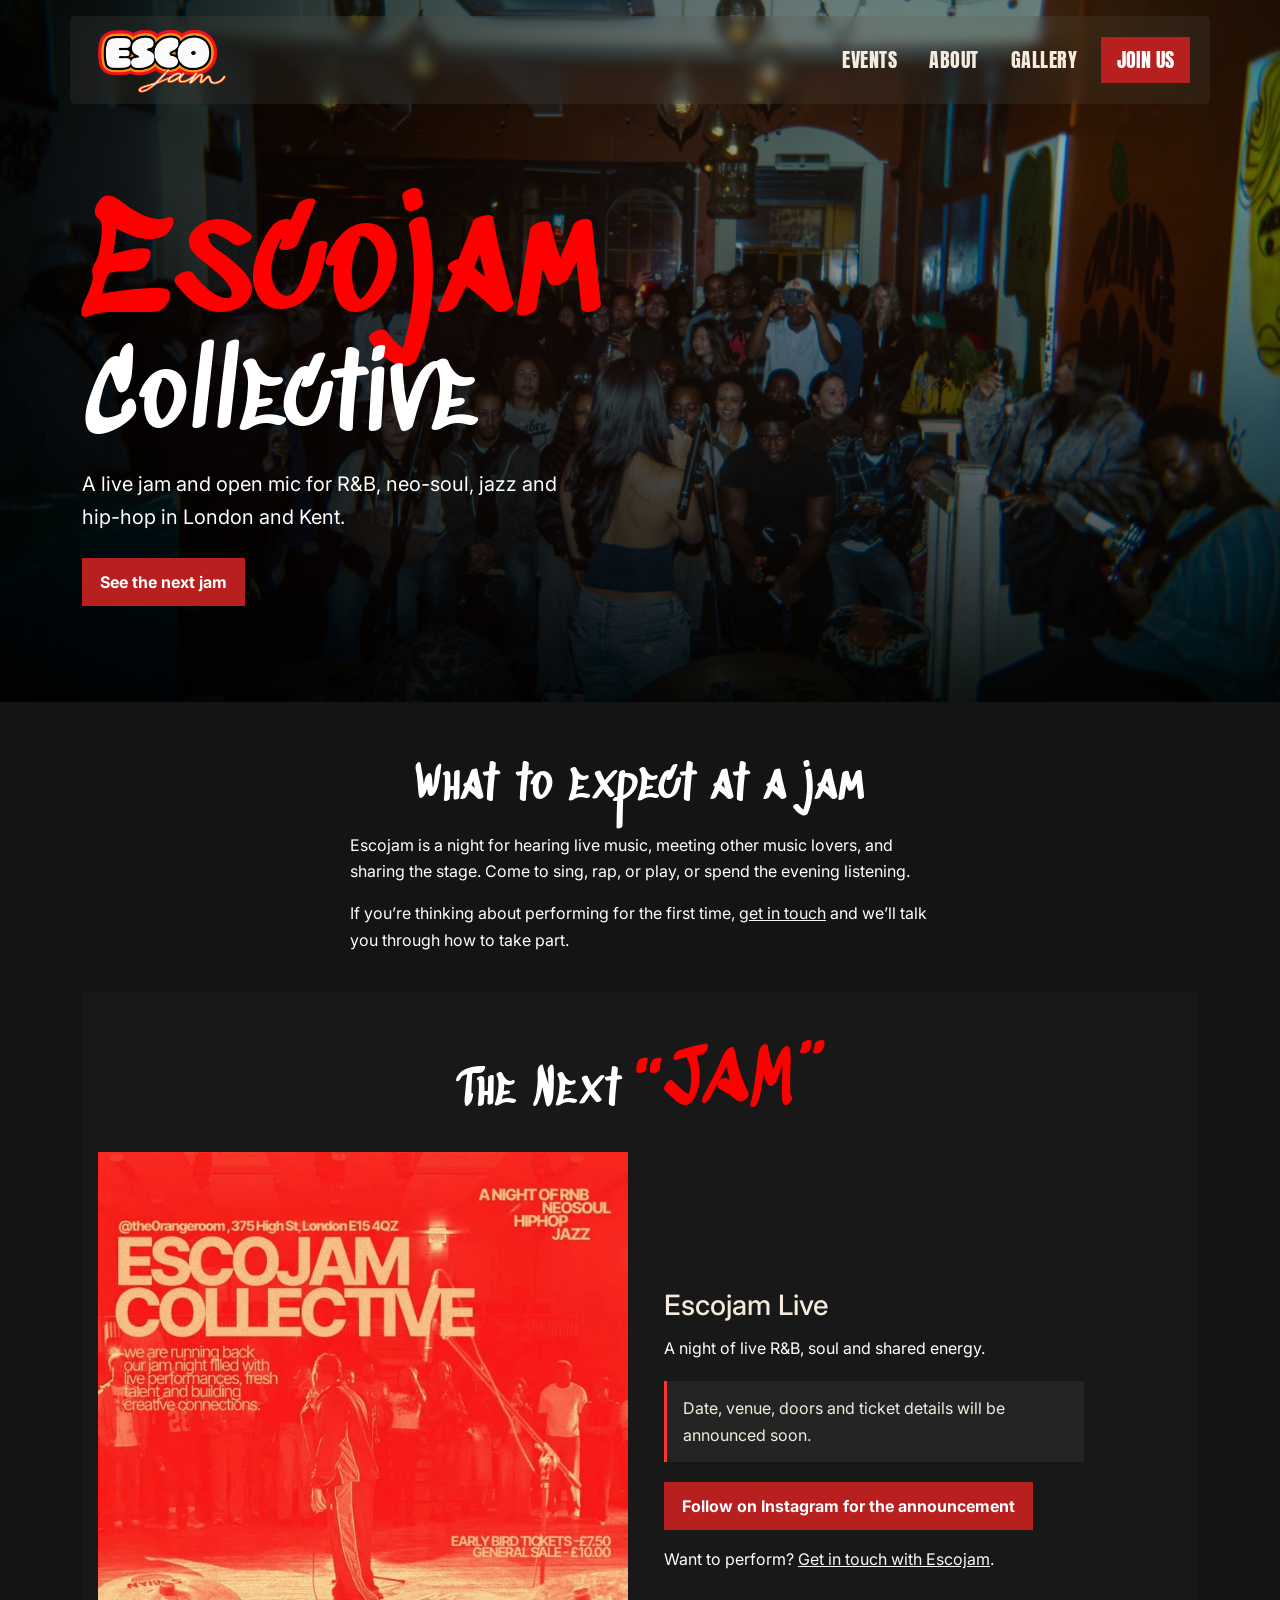
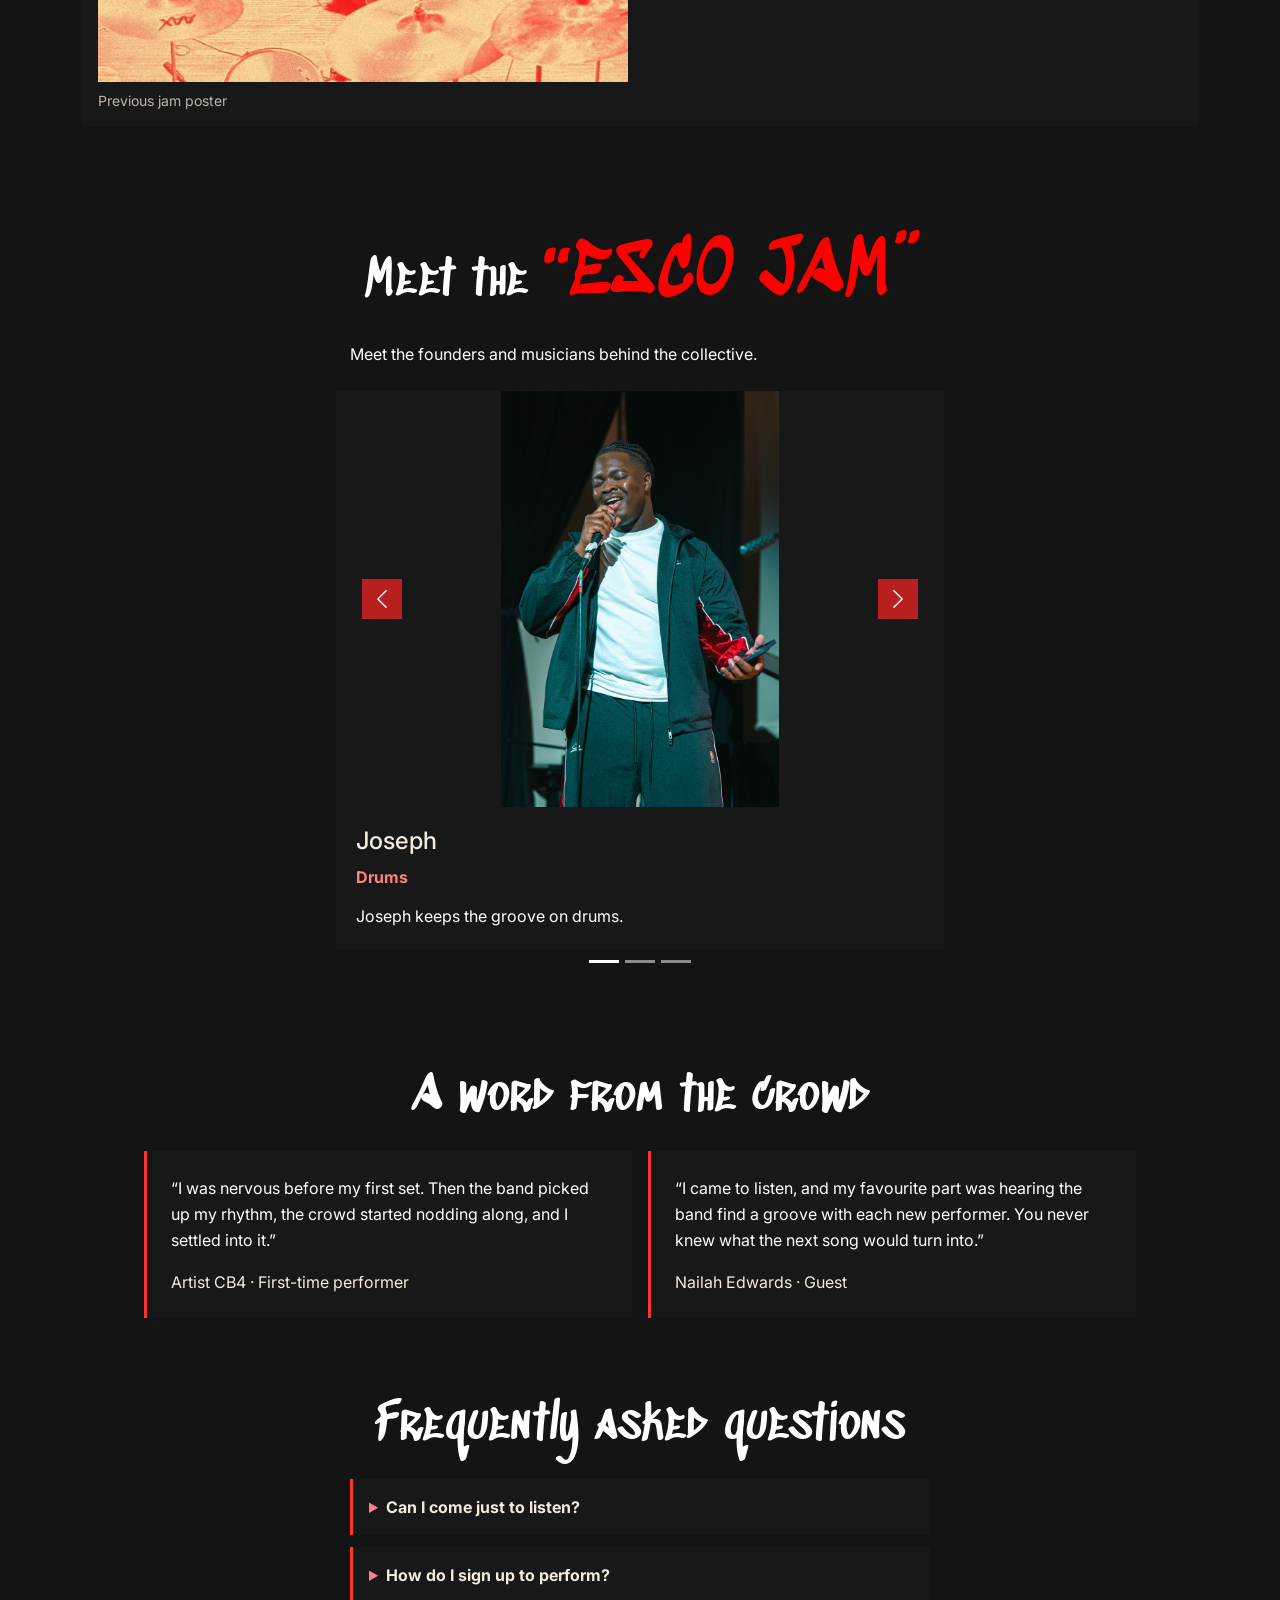
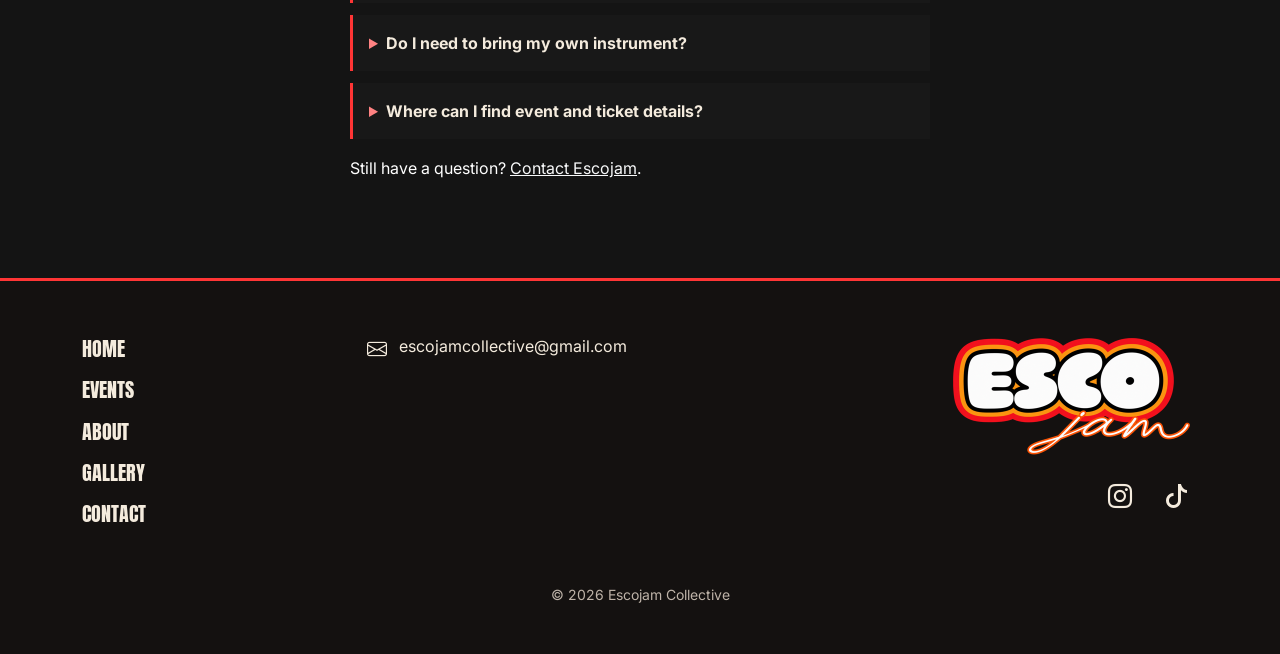
==== index.html @ b50e2ed0 "add a frequently asked questions section" ====
<!DOCTYPE html>
<html lang="en">
<head>
    <meta charset="UTF-8">
    <meta name="viewport" content="width=device-width, initial-scale=1.0">

    <title>Esco Jam Collective</title>

    <link rel="icon" type="image/svg+xml" href="assets/images/favicon.svg">

    <!-- Bootstrap CSS -->
    <link
        href="https://cdn.jsdelivr.net/npm/bootstrap@5.3.9/dist/css/bootstrap.min.css"
        rel="stylesheet"
    >

    <!-- Bootstrap Icons -->
    <link
        href="https://cdn.jsdelivr.net/npm/bootstrap-icons@1.11.3/font/bootstrap-icons.min.css"
        rel="stylesheet"
    >

    <!-- Your CSS -->
    <link rel="stylesheet" href="assets/css/styles.css">
</head>

<body>

    <header>
        <!-- Navigation -->
        <nav class="navbar navbar-expand-md" data-bs-theme="dark" aria-label="Main navigation">
            <div class="container nav-panel">

                <a class="navbar-brand" href="index.html">
                    <img
                        src="assets/images/escojamlogo.png"
                        alt="Escojam Collective home"
                        class="navbar-logo"
                    >
                </a>

                <button class="navbar-toggler" type="button" data-bs-toggle="collapse"
                        data-bs-target="#main-navigation" aria-controls="main-navigation"
                        aria-expanded="false" aria-label="Toggle navigation">
                    <span class="navbar-toggler-icon" aria-hidden="true"></span>
                </button>

                <div class="collapse navbar-collapse" id="main-navigation">
                    <ul class="navbar-nav ms-auto gap-md-3">
                        <li class="nav-item">
                            <a class="nav-link" href="#events">Events</a>
                        </li>

                        <li class="nav-item">
                            <a class="nav-link" href="#about">About</a>
                        </li>

                        <li class="nav-item">
                            <a class="nav-link" href="gallery.html">Gallery</a>
                        </li>

                        <li class="nav-item">
                            <a class="action-link nav-join" href="contact.html">Join us</a>
                        </li>
                    </ul>
                </div>

            </div>
        </nav>
    </header>

    <main>
        <section id="herohome" aria-labelledby="home-title">
            <div class="container hero-content">
                <h1 id="home-title"><span class="red-text">Escojam</span> Collective</h1>
                <p>A live jam and open mic for R&B, neo-soul, jazz and hip-hop in London and Kent.</p>
                <a class="action-link" href="#events">See the next jam</a>
            </div>
        </section>

        <section class="container pt-4" aria-labelledby="expect-title">
            <h2 id="expect-title" class="section-heading mb-3">What to expect at a jam</h2>
            <p class="reading-copy mx-auto">Escojam is a night for hearing live music, meeting other music lovers, and sharing the stage. Come to sing, rap, or play, or spend the evening listening.</p>
            <p class="reading-copy mx-auto">If you’re thinking about performing for the first time, <a class="link-light" href="contact.html">get in touch</a> and we’ll talk you through how to take part.</p>
        </section>

        <!-- Next Jam -->
        <section id="events" class="py-4">
            <div class="container">
                <div class="jam-panel">

                    <h2 class="section-heading text-center mb-4">
                        The Next <span class="red-text">“JAM”</span>
                    </h2>
                    <div class="row align-items-center g-4">

                        <!-- Event poster -->
                        <figure class="col-md-6 mb-0">
                            <img
                                src="assets/images/nextjamposter.webp"
                                alt="Red Escojam Collective gig poster"
                                class="img-fluid jam-poster"
                                loading="lazy"
                            >
                            <figcaption class="poster-caption">Previous jam poster</figcaption>
                        </figure>

                        <!-- Event details -->
                        <div class="col-md-6 jam-details">
                            <h3>Escojam Live</h3>

                            <p>A night of live R&amp;B, soul and shared energy.</p>
                            <p class="event-status">Date, venue, doors and ticket details will be announced soon.</p>
                            <a class="action-link" href="https://www.instagram.com/escojamcollective/">Follow on Instagram for the announcement</a>
                            <p class="mt-3 mb-0">Want to perform? <a class="link-light" href="contact.html">Get in touch with Escojam</a>.</p>
                        </div>

                    </div>
                </div>
            </div>
        </section>

        <section id="about" class="container py-5" aria-labelledby="meet-title">
            <h2 id="meet-title" class="section-heading text-center mb-4">
                Meet the <span class="red-text">“ESCO JAM”</span>
            </h2>
            <p class="reading-copy mx-auto mb-4">Meet the founders and musicians behind the collective.</p>

            <div id="founder-carousel" class="carousel slide founder-carousel mx-auto"
                 role="region" aria-label="Founders">
                <div class="carousel-inner">
                    <article class="carousel-item active founder-card">
                        <img src="assets/images/joesphdrums.jpg" alt="Joseph" loading="lazy">
                        <div class="founder-copy">
                            <h3>Joseph</h3>
                            <p class="founder-role">Drums</p>
                            <p>Joseph keeps the groove on drums.</p>
                        </div>
                    </article>
                    <article class="carousel-item founder-card">
                        <img src="assets/images/joshbass.jpg" alt="Josh" loading="lazy">
                        <div class="founder-copy">
                            <h3>Josh</h3>
                            <p class="founder-role">Bass</p>
                            <p>Josh holds down the low end on bass.</p>
                        </div>
                    </article>
                    <article class="carousel-item founder-card">
                        <img src="assets/images/tomikeys.jpg" alt="Tomi" loading="lazy">
                        <div class="founder-copy">
                            <h3>Tomi</h3>
                            <p class="founder-role">Keys</p>
                            <p>Tomi brings chords and melody to the jam on keys.</p>
                        </div>
                    </article>
                </div>

                <div class="carousel-indicators">
                    <button type="button" data-bs-target="#founder-carousel" data-bs-slide-to="0"
                            class="active" aria-current="true" aria-label="Joseph"></button>
                    <button type="button" data-bs-target="#founder-carousel" data-bs-slide-to="1"
                            aria-label="Josh"></button>
                    <button type="button" data-bs-target="#founder-carousel" data-bs-slide-to="2"
                            aria-label="Tomi"></button>
                </div>

                <button class="carousel-control-prev" type="button"
                        data-bs-target="#founder-carousel" data-bs-slide="prev">
                    <span class="carousel-control-prev-icon" aria-hidden="true"></span>
                    <span class="visually-hidden">Previous founder</span>
                </button>
                <button class="carousel-control-next" type="button"
                        data-bs-target="#founder-carousel" data-bs-slide="next">
                    <span class="carousel-control-next-icon" aria-hidden="true"></span>
                    <span class="visually-hidden">Next founder</span>
                </button>
            </div>
        </section>
        <section class="container pb-5" aria-labelledby="crowd-title">
            <h2 id="crowd-title" class="section-heading mb-4">A word from the crowd</h2>
            <div class="crowd-quotes mx-auto">
                <figure class="crowd-quote mb-0">
                    <blockquote class="mb-3">
                        <p class="mb-0">“I was nervous before my first set. Then the band picked up my rhythm, the crowd started nodding along, and I settled into it.”</p>
                    </blockquote>
                    <figcaption>Artist CB4 · First-time performer</figcaption>
                </figure>
                <figure class="crowd-quote mb-0">
                    <blockquote class="mb-3">
                        <p class="mb-0">“I came to listen, and my favourite part was hearing the band find a groove with each new performer. You never knew what the next song would turn into.”</p>
                    </blockquote>
                    <figcaption>Nailah Edwards · Guest</figcaption>
                </figure>
            </div>
        </section>
        <section class="container pb-5" aria-labelledby="faq-title">
            <h2 id="faq-title" class="section-heading mb-4">Frequently asked questions</h2>

            <div class="reading-copy mx-auto">
                <details class="faq-item">
                    <summary>Can I come just to listen?</summary>
                    <p>Yes. You’re welcome to enjoy the live music, meet people and spend the evening in the audience.</p>
                </details>
                <details class="faq-item">
                    <summary>How do I sign up to perform?</summary>
                    <p><a class="link-light" href="contact.html">Get in touch</a> and tell us whether you’d like to sing, rap or play. We’ll talk you through how to take part.</p>
                </details>
                <details class="faq-item">
                    <summary>Do I need to bring my own instrument?</summary>
                    <p>Tell us what you play when you get in touch so we can confirm what equipment is available and what you’ll need to bring.</p>
                </details>
                <details class="faq-item">
                    <summary>Where can I find event and ticket details?</summary>
                    <p>Check <a class="link-light" href="#events">The Next Jam</a> for updates on the date, venue, doors and tickets.</p>
                </details>
                <p class="mt-3 mb-0">Still have a question? <a class="link-light" href="contact.html">Contact Escojam</a>.</p>
            </div>
        </section>
    </main>

    <!-- Footer -->
    <footer id="contact" class="site-footer">
        <div class="container py-5">
            <div class="row g-4">

                <!-- Navigation -->
                <div class="col-12 col-md-3">
                    <nav aria-label="Footer navigation">
                        <ul class="footer-menu">
                            <li><a href="index.html">Home</a></li>
                            <li><a href="#events">Events</a></li>
                            <li><a href="#about">About</a></li>
                            <li><a href="gallery.html">Gallery</a></li>
                            <li><a href="contact.html">Contact</a></li>
                        </ul>
                    </nav>
                </div>

                <!-- Email -->
                <div class="col-12 col-md-5">
                    <a
                        href="mailto:escojamcollective@gmail.com"
                        class="footer-email"
                    >
                        <i class="bi bi-envelope" aria-hidden="true"></i>
                        <span>escojamcollective@gmail.com</span>
                    </a>
                </div>

                <!-- Logo and social links -->
                <div class="col-12 col-md-4 footer-branding">
                    <a href="index.html">
                        <img
                            src="assets/images/escojamlogo.png"
                            alt="Escojam Collective home"
                            class="footer-logo"
                        >
                    </a>

                    <div class="footer-socials">
                        <a
                            href="https://www.instagram.com/escojamcollective/"
                            target="_blank"
                            rel="noopener noreferrer"
                            aria-label="Instagram (opens in a new tab)"
                        >
                            <i
                                class="bi bi-instagram"
                                aria-hidden="true"
                            ></i>
                        </a>

                        <a
                            href="https://www.tiktok.com/@escojamcollective"
                            target="_blank"
                            rel="noopener noreferrer"
                            aria-label="TikTok (opens in a new tab)"
                        >
                            <i
                                class="bi bi-tiktok"
                                aria-hidden="true"
                            ></i>
                        </a>
                    </div>
                </div>

            </div>

            <p class="footer-copyright mb-0">
                &copy; 2026 Escojam Collective
            </p>
        </div>
    </footer>

    <script src="https://cdn.jsdelivr.net/npm/bootstrap@5.3.9/dist/js/bootstrap.bundle.min.js"></script>
</body>
</html>
---- assets/css/styles.css ----
/* Google Fonts */
@import url('https://fonts.googleapis.com/css2?family=Inter:ital,opsz,wght@0,14..32,100..900;1,14..32,100..900&family=Sedgwick+Ave+Display&display=swap');
@import url('https://fonts.googleapis.com/css2?family=Anton&display=swap');
body {
    background-color: #141414;
    font-family: 'Inter', sans-serif;
}

h1,
.section-heading {
    font-family: 'Sedgwick Ave Display', cursive;
    color: white;
    text-align: center;
    font-size: 3rem;
    margin-top: 2rem;
}

p {
    color: white;
    line-height: 1.65;
}

.reading-copy {
    max-width: 58ch;
}

.red-text,
#red-text {
    color: red;
    font-size: 1.5em;
}

header {
    position: absolute;
    top: 0;
    left: 0;
    width: 100%;
    z-index: 10;
}

#herohome {
    display: grid;
    align-items: end;
    min-height: max(36rem, 78vh);
    padding-block: 11rem 6rem;
    background: linear-gradient(90deg, rgb(0 0 0 / 84%), rgb(0 0 0 / 40%) 62%, transparent),
                linear-gradient(0deg, rgb(0 0 0 / 85%), transparent 75%),
                url("../images/hero.jpg") center / cover no-repeat;
}

.hero-content h1 {
    max-width: 12ch;
    margin: 0 0 1rem;
    font-size: 6.5rem;
    line-height: 1;
    text-align: left;
}

.hero-content p {
    max-width: 38ch;
    margin-bottom: 1.5rem;
    font-size: 1.25rem;
}

@media (max-width: 991.98px) {
    #herohome {
        padding-bottom: 4rem;
    }

    .hero-content h1 {
        font-size: 4.5rem;
    }
}

@media (max-width: 575.98px) {
    #herohome {
        padding-bottom: 3rem;
    }

    .hero-content h1 {
        font-size: 3rem;
    }

    .hero-content p {
        font-size: 1rem;
    }
}

.action-link {
    display: inline-block;
    padding: 0.75rem 1.125rem;
    background-color: #b82020;
    color: white;
    font-weight: 700;
    text-decoration: none;
}

.action-link:hover {
    background-color: #a31919;
    color: white;
}

.action-link:focus-visible {
    outline: 2px solid white;
    outline-offset: 4px;
}

#herogallery {
    min-height: 70vh;
    background-image: url("../images/guitar.jpg");
    background-size: cover;
    background-position: center;
    background-repeat: no-repeat;
}

#heroabout {
    min-height: 70vh;
    background-image: url("../images/heroabout.jpg");
    background-size: cover;
    background-position: center;
    background-repeat: no-repeat;
}

#herocontact {
    height: 60vh;
    min-height: 14rem;
    max-height: 24rem;
    background-image: url("../images/herocontact.jpg");
    background-size: cover;
    background-position: center;
    background-repeat: no-repeat;
}

.navbar {
    padding: 1rem;
}

.nav-panel {
    border-radius: 5px;
    background-color: rgba(90, 85, 75, 0.2);
    backdrop-filter: blur(6px);
    -webkit-backdrop-filter: blur(10px);
    padding: 0.25rem 1.25rem;
}

@media (max-width: 767.98px) {
    .navbar .navbar-nav {
        padding-block: 0.5rem;
    }
}

.navbar-logo {
    height: 70px;
    width: auto;
}

.navbar .nav-link {
    font-family: 'Anton', sans-serif;
    font-size: 1.25rem;
    font-weight: 400;
    text-transform: uppercase;
    letter-spacing: 0.5px;
    color: #f4ebdd;
    transition: color 0.2s ease;
}

.navbar .nav-link:hover {
    color: #ff3535;
}

.navbar .nav-join {
    padding: 0.5rem 1rem;
    font-family: 'Anton', sans-serif;
    font-size: 1.25rem;
    font-weight: 400;
    text-transform: uppercase;
}

#events {
    padding-inline: 1rem;
    color: #f4ebdd;
}
.jam-panel {
    background-color: #181818;
    padding: 1rem;
}

.jam-poster {
    display: block;
    width: 100%;
}

.poster-caption {
    margin-top: 0.5rem;
    color: #beb3a8;
    font-size: 0.875rem;
}

.jam-details {
    padding: 1.5rem;
}

.jam-details h3 {
    margin-bottom: 0.75rem;
}

.event-status {
    max-width: 42ch;
    margin-block: 1.25rem;
    padding: 0.875rem 1rem;
    border-left: 3px solid #ff3535;
    background: #242424;
    color: #f4ebdd;
}

.founder-carousel {
    max-width: 38rem;
    padding-bottom: 2.5rem;
}

.founder-carousel .carousel-control-prev,
.founder-carousel .carousel-control-next {
    height: 26rem;
    opacity: 1;
}

.founder-carousel .carousel-control-prev-icon,
.founder-carousel .carousel-control-next-icon {
    width: 2.5rem;
    height: 2.5rem;
    background-color: #b82020;
    background-size: 55%;
}

.founder-carousel button:focus-visible {
    outline: 2px solid white;
    outline-offset: -2px;
}

.founder-card {
    overflow: hidden;
    background: #181818;
    color: #f4ebdd;
}

.founder-card img {
    display: block;
    width: 100%;
    height: 26rem;
    object-fit: contain;
}

.founder-copy {
    padding: 1.25rem;
}

.founder-copy h3 {
    font-size: 1.5rem;
}

.founder-copy p:last-child {
    margin-bottom: 0;
}

.founder-role {
    margin-bottom: 0.75rem;
    color: #ff8282;
    font-weight: 700;
}

@media (max-width: 767.98px) {
    .founder-card img,
    .founder-carousel .carousel-control-prev,
    .founder-carousel .carousel-control-next {
        height: 19rem;
    }
}

.crowd-quotes {
    display: grid;
    gap: 1rem;
    max-width: 62rem;
}

@media (min-width: 768px) {
    .crowd-quotes {
        grid-template-columns: repeat(2, minmax(0, 1fr));
    }
}

.crowd-quote {
    display: flex;
    flex-direction: column;
    padding: 1.5rem;
    border-left: 3px solid #ff3535;
    background-color: #181818;
    color: #f4ebdd;
}

.crowd-quote figcaption {
    margin-top: auto;
}

.faq-item {
    margin-bottom: 0.75rem;
    border-left: 3px solid #ff3535;
    background-color: #181818;
    color: #f4ebdd;
}

.faq-item summary {
    padding: 1rem;
    font-weight: 700;
    cursor: pointer;
}

.faq-item summary::marker {
    color: #ff8282;
}

.faq-item summary:focus-visible {
    outline: 2px solid white;
    outline-offset: -2px;
}

.faq-item p {
    margin: 0;
    padding: 0 1rem 1rem;
}

/*gallery styles*/

.gallery-page {
    padding-top: 30px;
    color: #f4ebdd;
}

.gallery-page p {
    line-height: 1.5;
    text-align: center;
}

.gallery-grid {
    columns: 3;
    column-gap: 1rem;
}

.gallery-grid > .col {
    break-inside: avoid;
    margin-bottom: 1rem;
}

.gallery-photo {
    display: block;
    width: 100%;
    height: auto;
}

@media (max-width: 991.98px) {
    .gallery-grid {
        columns: 2;
    }
}

@media (max-width: 575.98px) {
    .gallery-grid {
        columns: 1;
    }
}
.contact-email {
    overflow-wrap: anywhere;
}

/*footer styles */

.site-footer {
    background-color: #141110;
    color: #f4ebdd;
    border-top: 3px solid #ff3535;
    margin-top: 3rem;
}

.site-footer a {
    color: #f4ebdd;
    text-decoration: none;
    transition: color 0.2s ease;
}

.site-footer a:hover {
    color: #ff3535;
}

/* Left-hand navigation */
.footer-menu {
    list-style: none;
    padding: 0;
    margin: 0;
}

.footer-menu a {
    display: inline-block;
    padding: 0.35rem 0;
    font-family: 'Anton', sans-serif;
    font-size: 1.25rem;
    text-transform: uppercase;
}

/* Email beside the navigation */
.footer-email {
    display: inline-flex;
    align-items: flex-start;
    gap: 0.75rem;
    padding-top: 0.35rem;
    max-width: 100%;
}

.footer-email i {
    font-size: 1.25rem;
}

.footer-email span {
    overflow-wrap: anywhere;
}

/* Large logo on the right */
.footer-branding {
    text-align: right;
}

.footer-logo {
    width: 260px;
    max-width: 100%;
    height: auto;
}

/* Social icons below the logo */
.footer-socials {
    display: flex;
    justify-content: flex-end;
    gap: 0.75rem;
    margin-top: 1rem;
}

.footer-socials a {
    display: inline-flex;
    align-items: center;
    justify-content: center;
    width: 44px;
    height: 44px;
    font-size: 1.5rem;
}

.footer-copyright {
    text-align: center;
    margin-top: 3rem;
    font-size: 0.875rem;
    color: #beb3a8;
}

/* Stack and align left on smaller screens */
@media (max-width: 767.98px) {
    .footer-branding {
        text-align: left;
    }

    .footer-socials {
        justify-content: flex-start;
    }
}
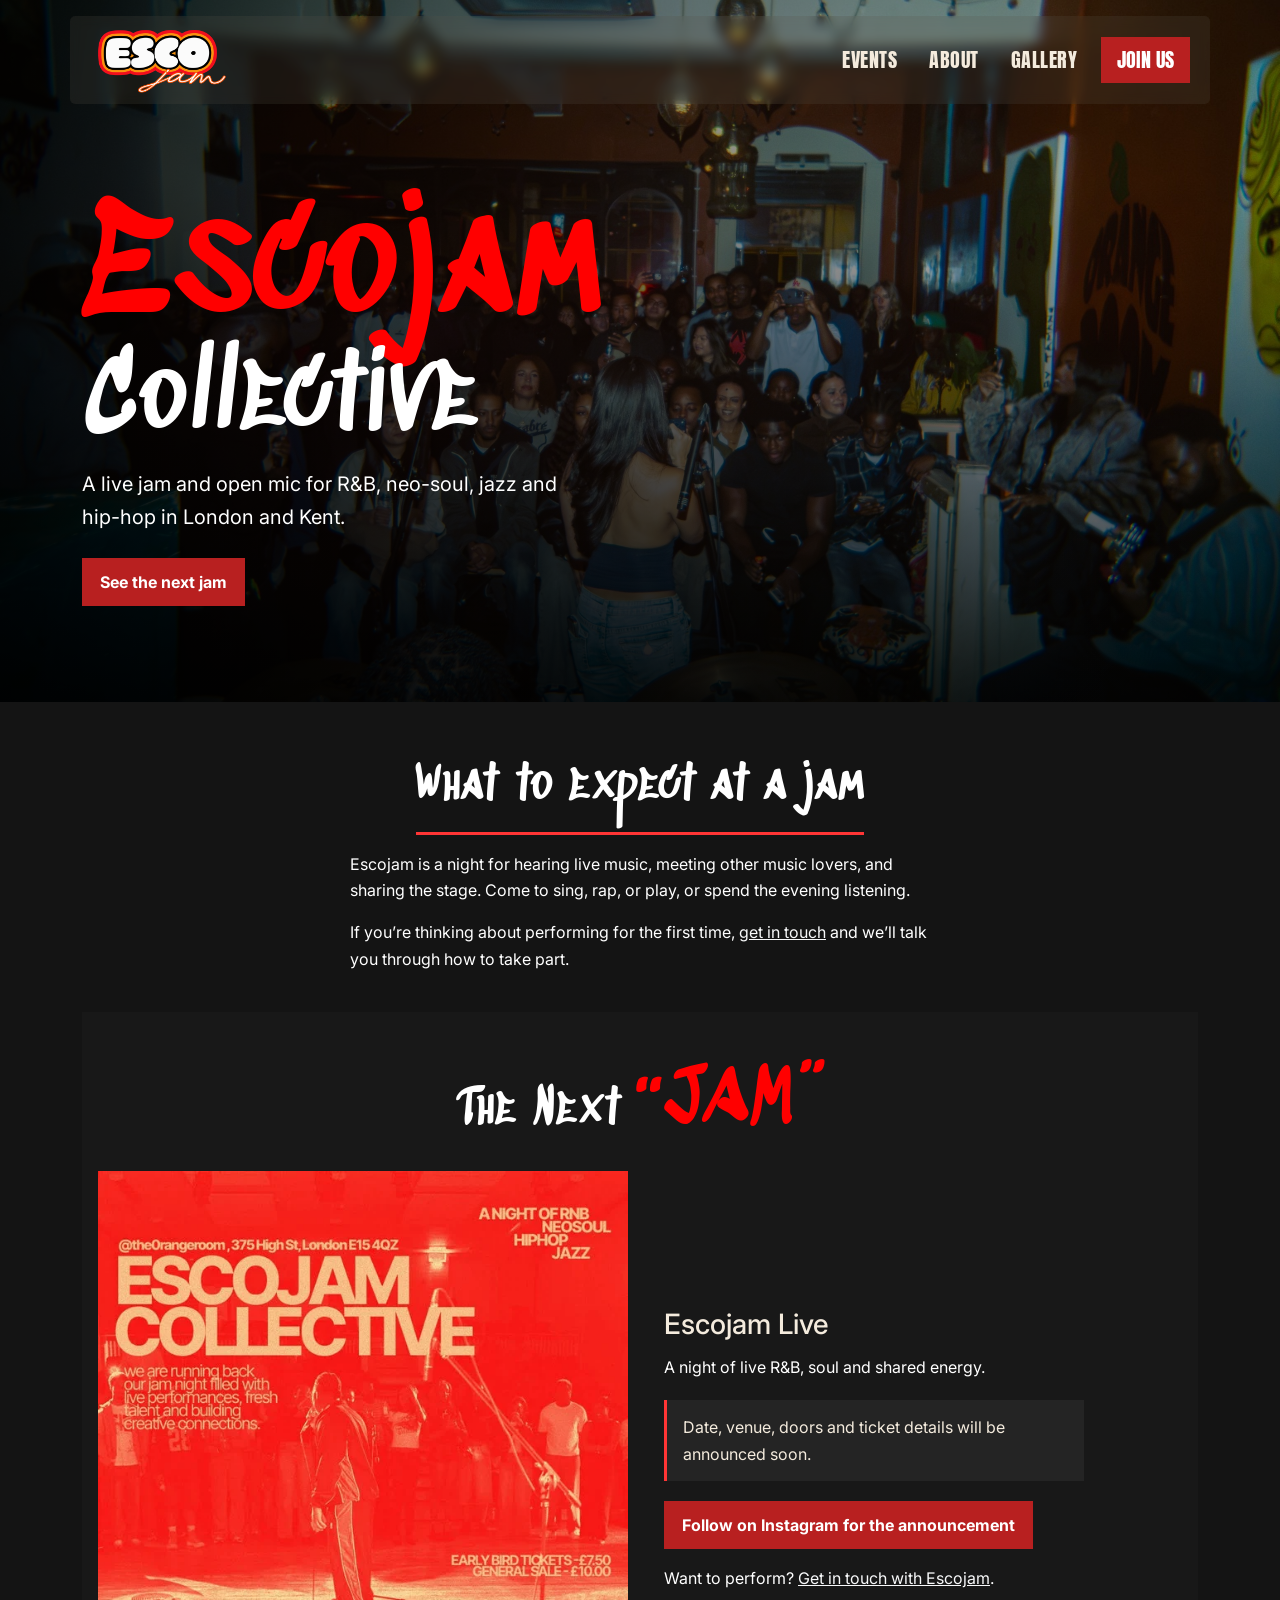
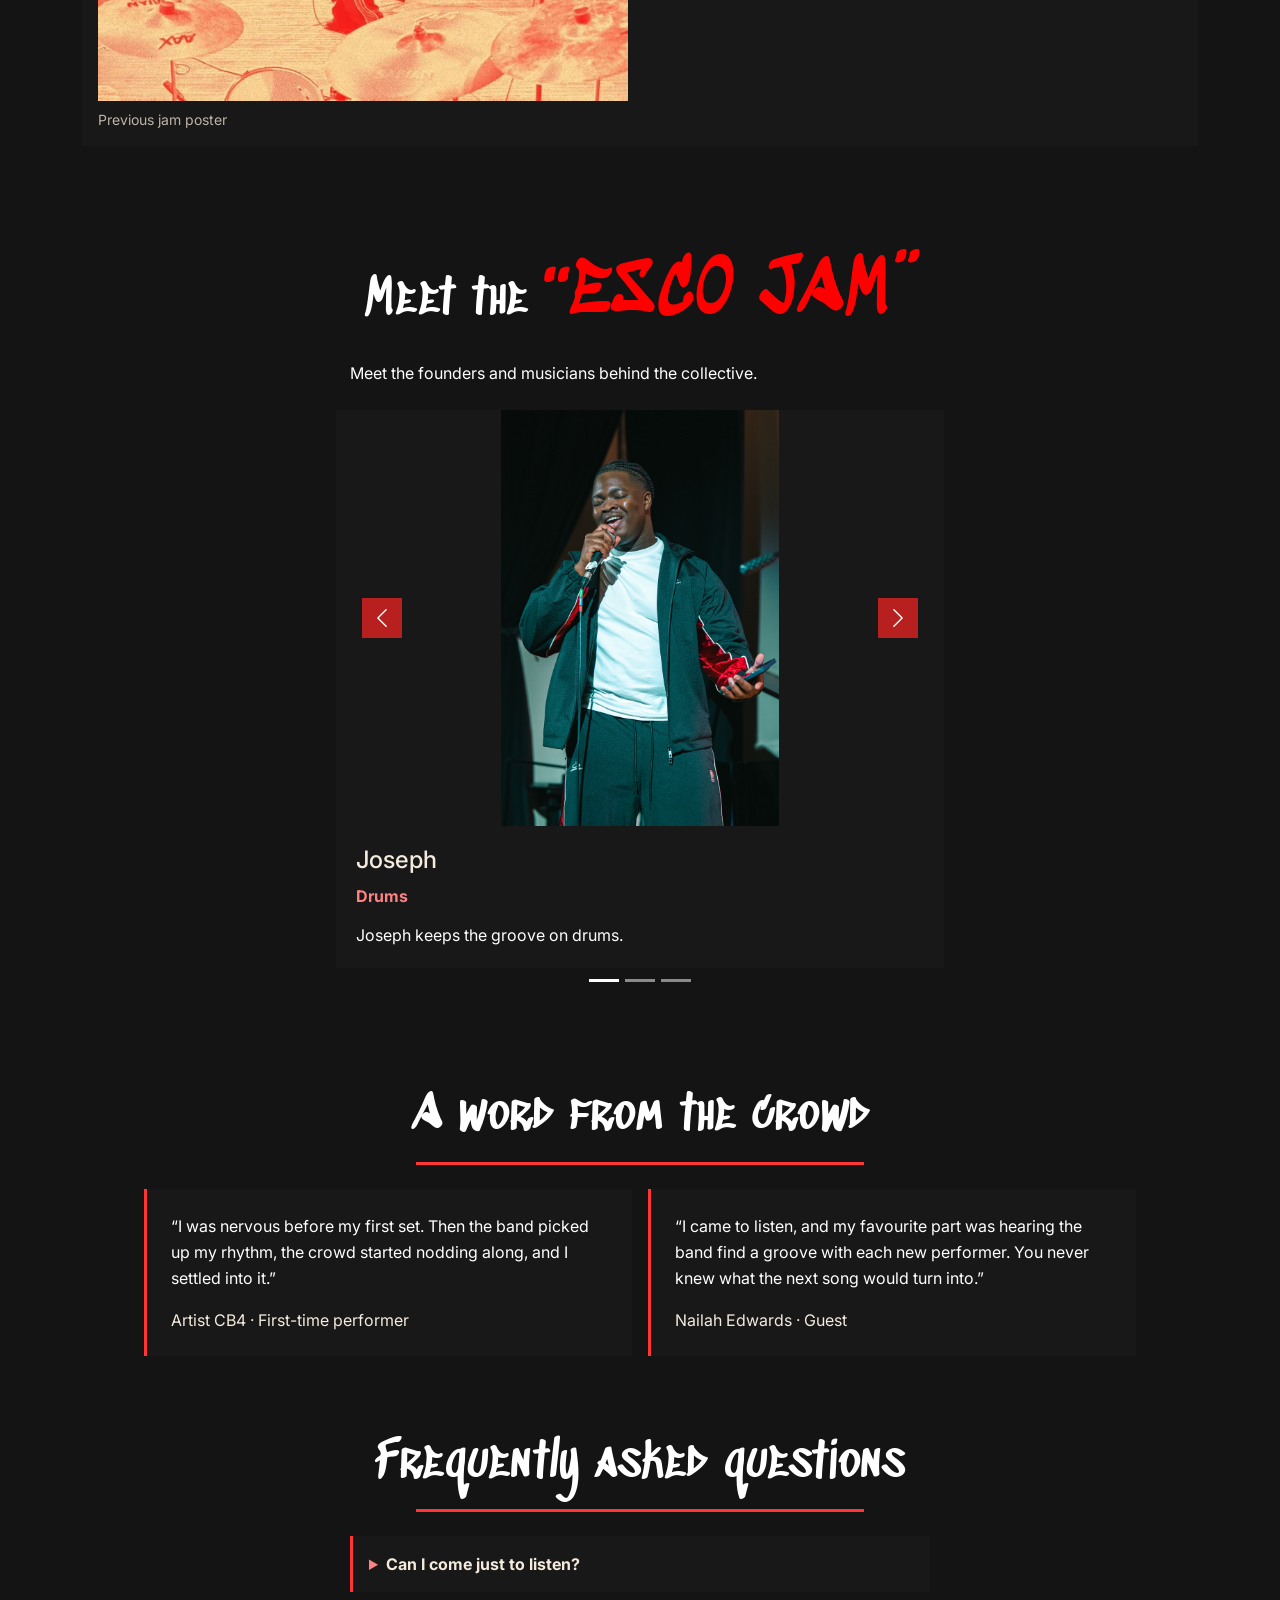
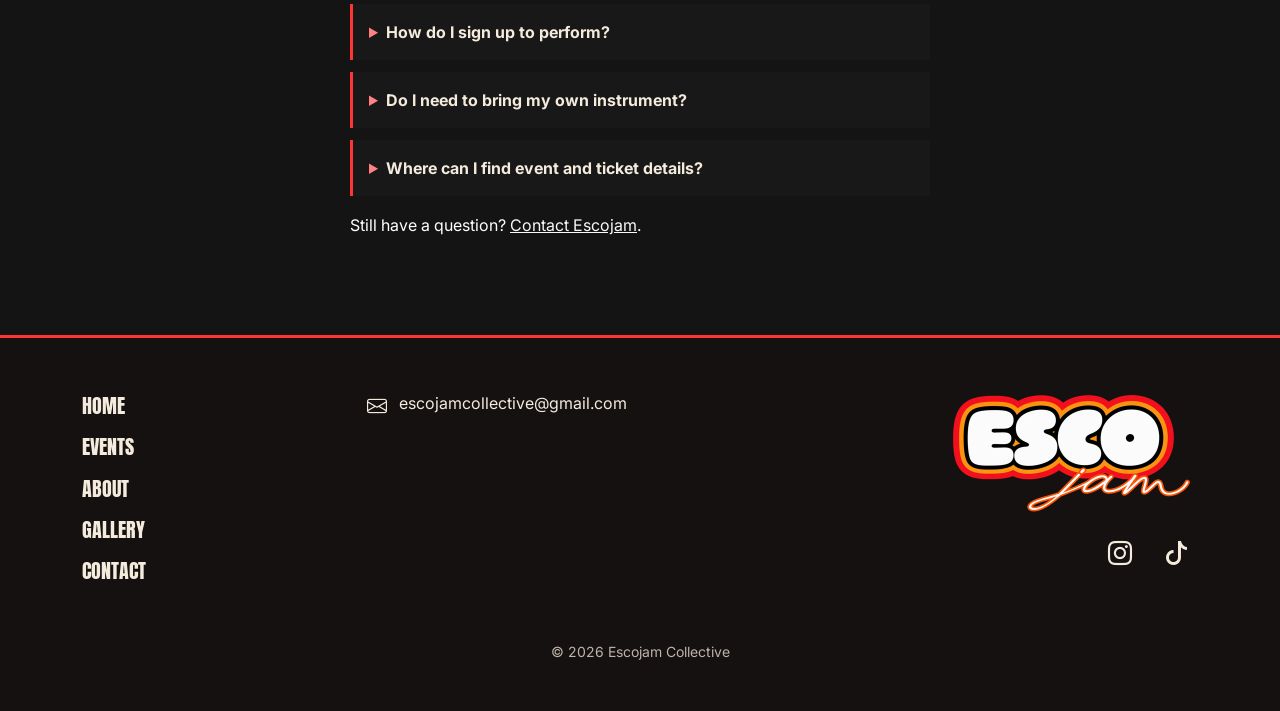
==== commit dac4c946: "add form with relevvant fields to perform at collective" ====
--- a/index.html
+++ b/index.html
@@ -79,7 +79,7 @@
         </section>
 
         <section class="container pt-4" aria-labelledby="expect-title">
-            <h2 id="expect-title" class="section-heading mb-3">What to expect at a jam</h2>
+            <h2 id="expect-title" class="section-heading heading-underline mb-3">What to expect at a jam</h2>
             <p class="reading-copy mx-auto">Escojam is a night for hearing live music, meeting other music lovers, and sharing the stage. Come to sing, rap, or play, or spend the evening listening.</p>
             <p class="reading-copy mx-auto">If you’re thinking about performing for the first time, <a class="link-light" href="contact.html">get in touch</a> and we’ll talk you through how to take part.</p>
         </section>
@@ -177,7 +177,7 @@
             </div>
         </section>
         <section class="container pb-5" aria-labelledby="crowd-title">
-            <h2 id="crowd-title" class="section-heading mb-4">A word from the crowd</h2>
+            <h2 id="crowd-title" class="section-heading heading-underline mb-4">A word from the crowd</h2>
             <div class="crowd-quotes mx-auto">
                 <figure class="crowd-quote mb-0">
                     <blockquote class="mb-3">
@@ -194,7 +194,7 @@
             </div>
         </section>
         <section class="container pb-5" aria-labelledby="faq-title">
-            <h2 id="faq-title" class="section-heading mb-4">Frequently asked questions</h2>
+            <h2 id="faq-title" class="section-heading heading-underline mb-4">Frequently asked questions</h2>
 
             <div class="reading-copy mx-auto">
                 <details class="faq-item">
--- a/assets/css/styles.css
+++ b/assets/css/styles.css
@@ -13,6 +13,15 @@
     text-align: center;
     font-size: 3rem;
     margin-top: 2rem;
+}
+
+.heading-underline::after {
+    content: "";
+    display: block;
+    width: 28rem;
+    max-width: 100%;
+    margin: 1rem auto 0;
+    border-bottom: 3px solid #ff3535;
 }
 
 p {
@@ -367,6 +376,24 @@
         columns: 1;
     }
 }
+.performer-form {
+    padding: 1.25rem;
+    border-left: 3px solid #ff3535;
+    background-color: #181818;
+    color: #f4ebdd;
+}
+
+.performer-form .form-control,
+.performer-form .form-select {
+    border-radius: 0;
+}
+
+.performer-form .form-control:focus,
+.performer-form .form-select:focus {
+    border-color: #ff3535;
+    box-shadow: 0 0 0 0.2rem rgba(255, 53, 53, 0.3);
+}
+
 .contact-email {
     overflow-wrap: anywhere;
 }
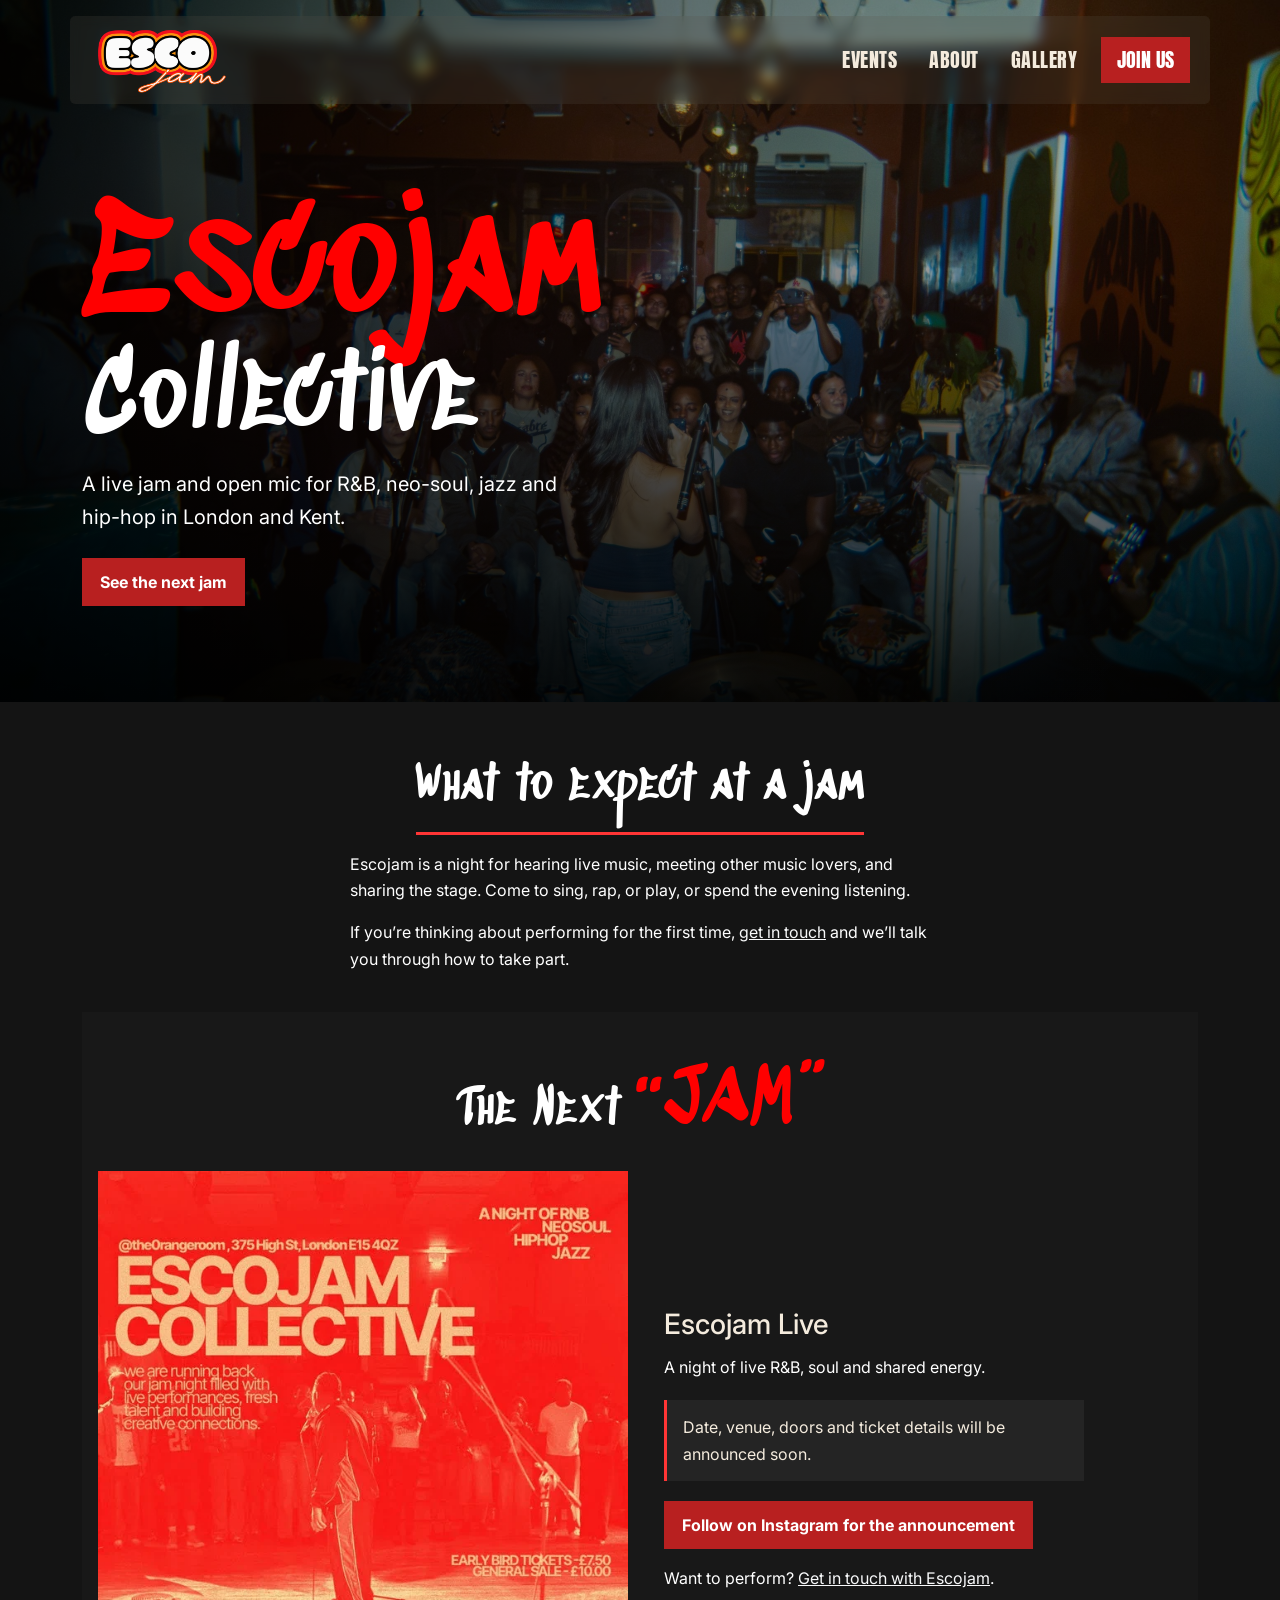
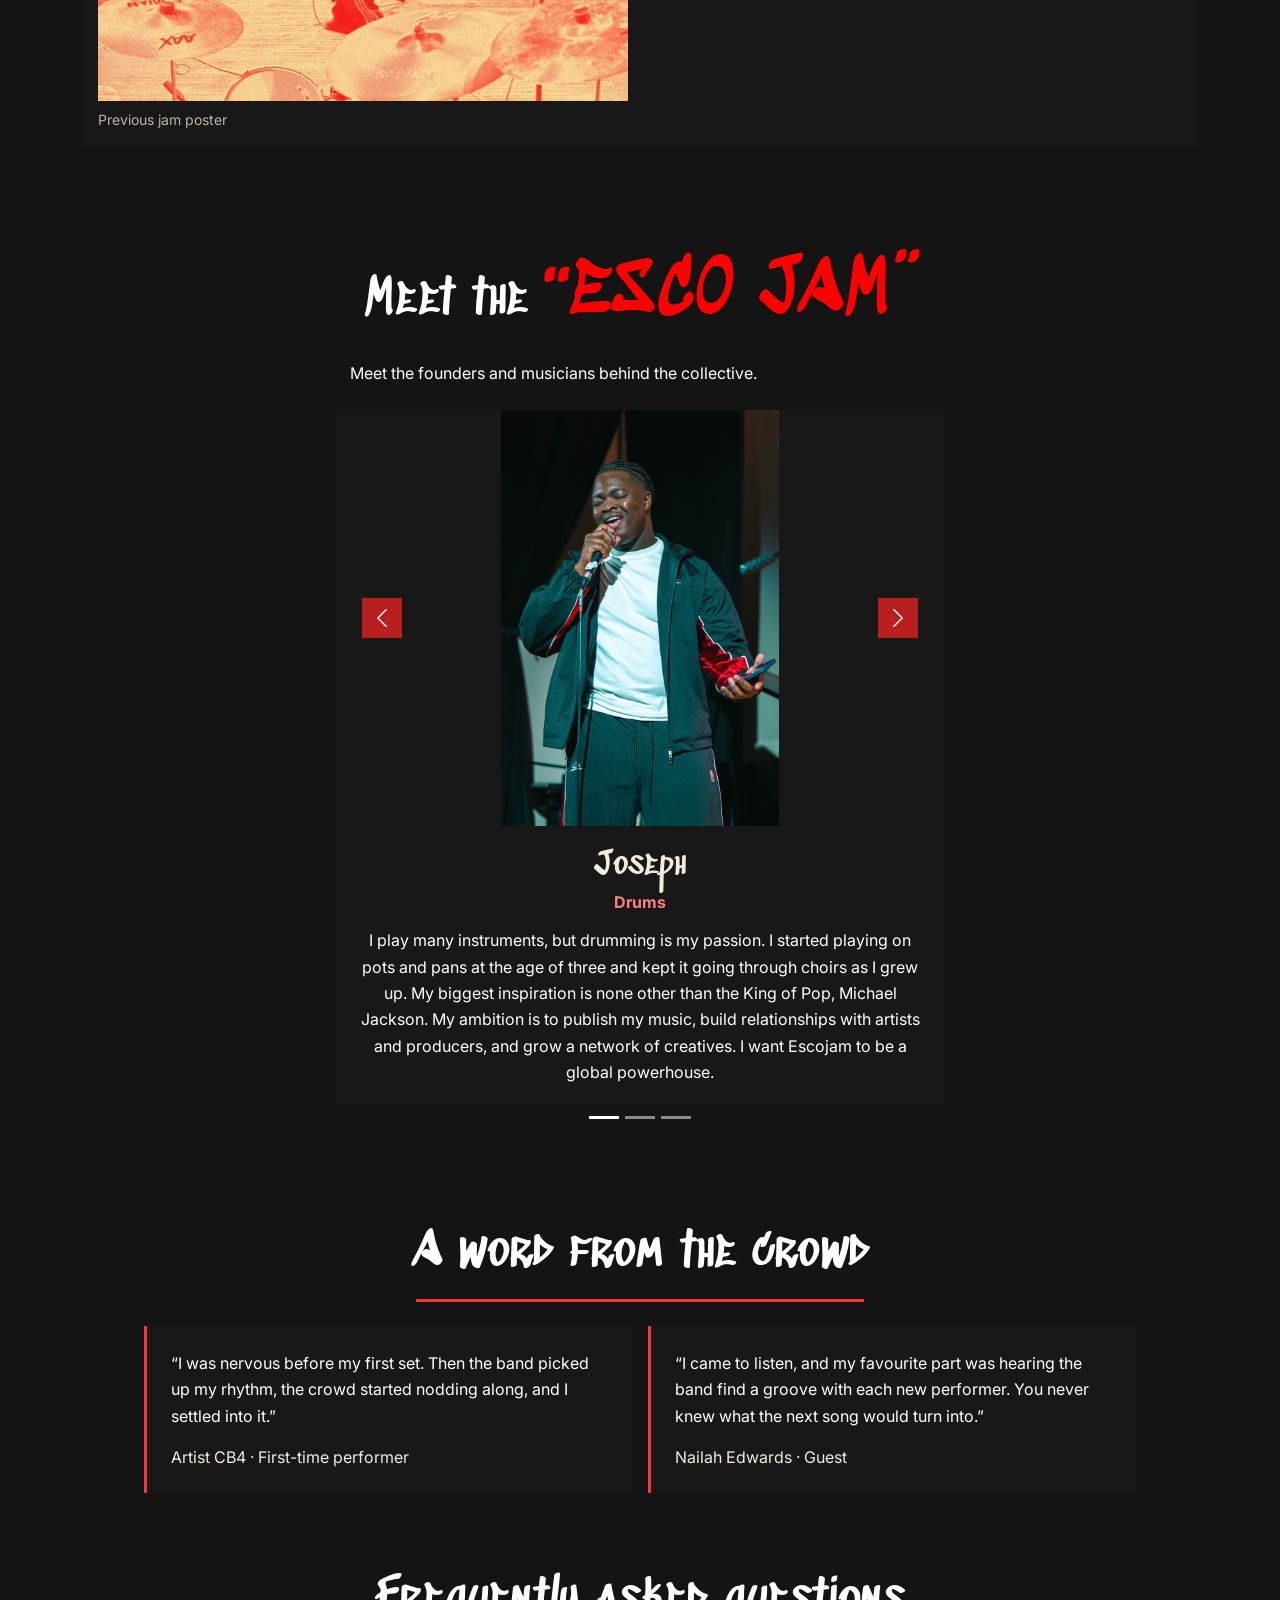
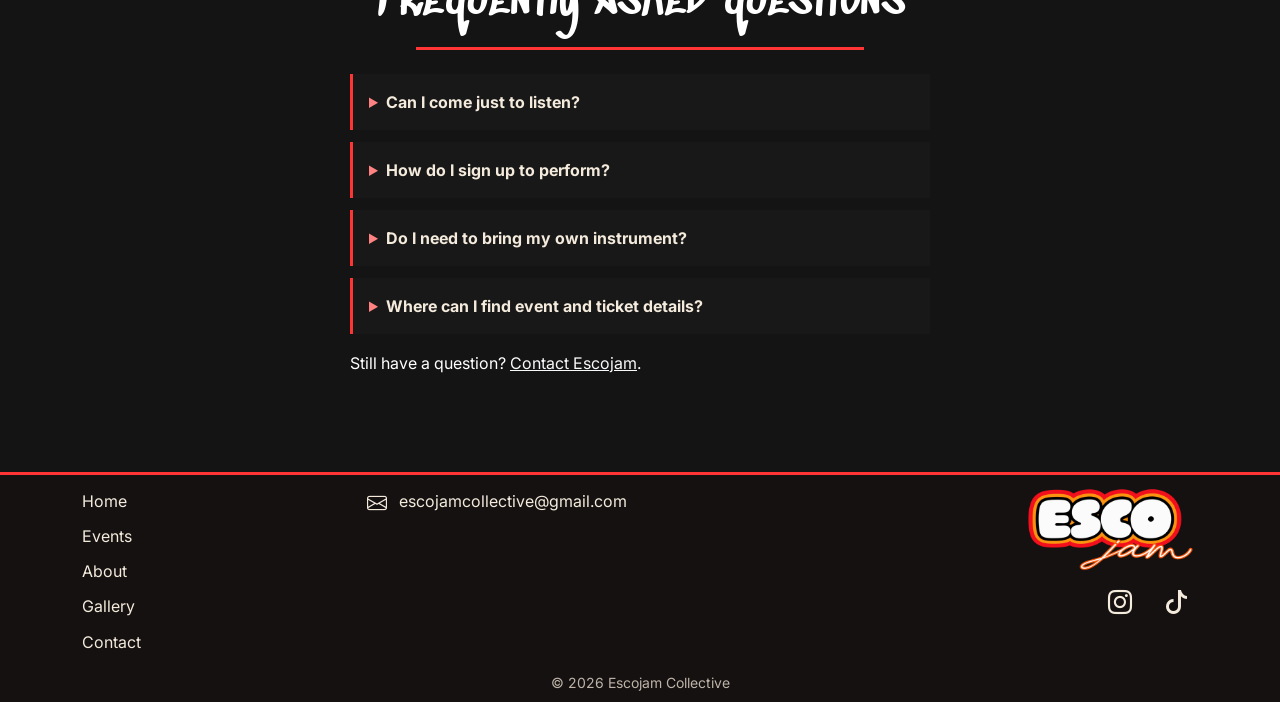
==== commit bbb8b954: "update the biography for the founders" ====
--- a/index.html
+++ b/index.html
@@ -134,7 +134,7 @@
                         <div class="founder-copy">
                             <h3>Joseph</h3>
                             <p class="founder-role">Drums</p>
-                            <p>Joseph keeps the groove on drums.</p>
+                            <p>I play many instruments, but drumming is my passion. I started playing on pots and pans at the age of three and kept it going through choirs as I grew up. My biggest inspiration is none other than the King of Pop, Michael Jackson. My ambition is to publish my music, build relationships with artists and producers, and grow a network of creatives. I want Escojam to be a global powerhouse.</p>
                         </div>
                     </article>
                     <article class="carousel-item founder-card">
@@ -142,7 +142,7 @@
                         <div class="founder-copy">
                             <h3>Josh</h3>
                             <p class="founder-role">Bass</p>
-                            <p>Josh holds down the low end on bass.</p>
+                            <p>I fell in love with bass after watching Sharay Reid and haven’t stopped since. I love music because it connects us, and I look forward to growing this into gigs and festivals.</p>
                         </div>
                     </article>
                     <article class="carousel-item founder-card">
@@ -150,7 +150,7 @@
                         <div class="founder-copy">
                             <h3>Tomi</h3>
                             <p class="founder-role">Keys</p>
-                            <p>Tomi brings chords and melody to the jam on keys.</p>
+                            <p>I started playing drums in church from the age of 8 and picked up the keys shortly after. My musical inspiration is Stevie Wonder. My vision for Escojam is to meet like-minded music lovers and create a community.</p>
                         </div>
                     </article>
                 </div>
@@ -220,7 +220,7 @@
 
     <!-- Footer -->
     <footer id="contact" class="site-footer">
-        <div class="container py-5">
+        <div class="container py-2">
             <div class="row g-4">
 
                 <!-- Navigation -->
--- a/assets/css/styles.css
+++ b/assets/css/styles.css
@@ -261,10 +261,13 @@
 
 .founder-copy {
     padding: 1.25rem;
+    text-align: center;
 }
 
 .founder-copy h3 {
-    font-size: 1.5rem;
+    margin-bottom: 0.25rem;
+    font-family: 'Sedgwick Ave Display', cursive;
+    font-size: 2rem;
 }
 
 .founder-copy p:last-child {
@@ -427,9 +430,8 @@
 .footer-menu a {
     display: inline-block;
     padding: 0.35rem 0;
-    font-family: 'Anton', sans-serif;
-    font-size: 1.25rem;
-    text-transform: uppercase;
+    font-size: 1rem;
+    font-weight: 400;
 }
 
 /* Email beside the navigation */
@@ -455,7 +457,7 @@
 }
 
 .footer-logo {
-    width: 260px;
+    width: 180px;
     max-width: 100%;
     height: auto;
 }
@@ -465,7 +467,7 @@
     display: flex;
     justify-content: flex-end;
     gap: 0.75rem;
-    margin-top: 1rem;
+    margin-top: 0.5rem;
 }
 
 .footer-socials a {
@@ -479,7 +481,7 @@
 
 .footer-copyright {
     text-align: center;
-    margin-top: 3rem;
+    margin-top: 0.75rem;
     font-size: 0.875rem;
     color: #beb3a8;
 }
@@ -493,4 +495,14 @@
     .footer-socials {
         justify-content: flex-start;
     }
-}+}
+@media (min-width: 992px) {
+    html {
+        scroll-padding-top: 7rem;
+    }
+
+    header {
+        position: sticky;
+        height: 0;
+    }
+}
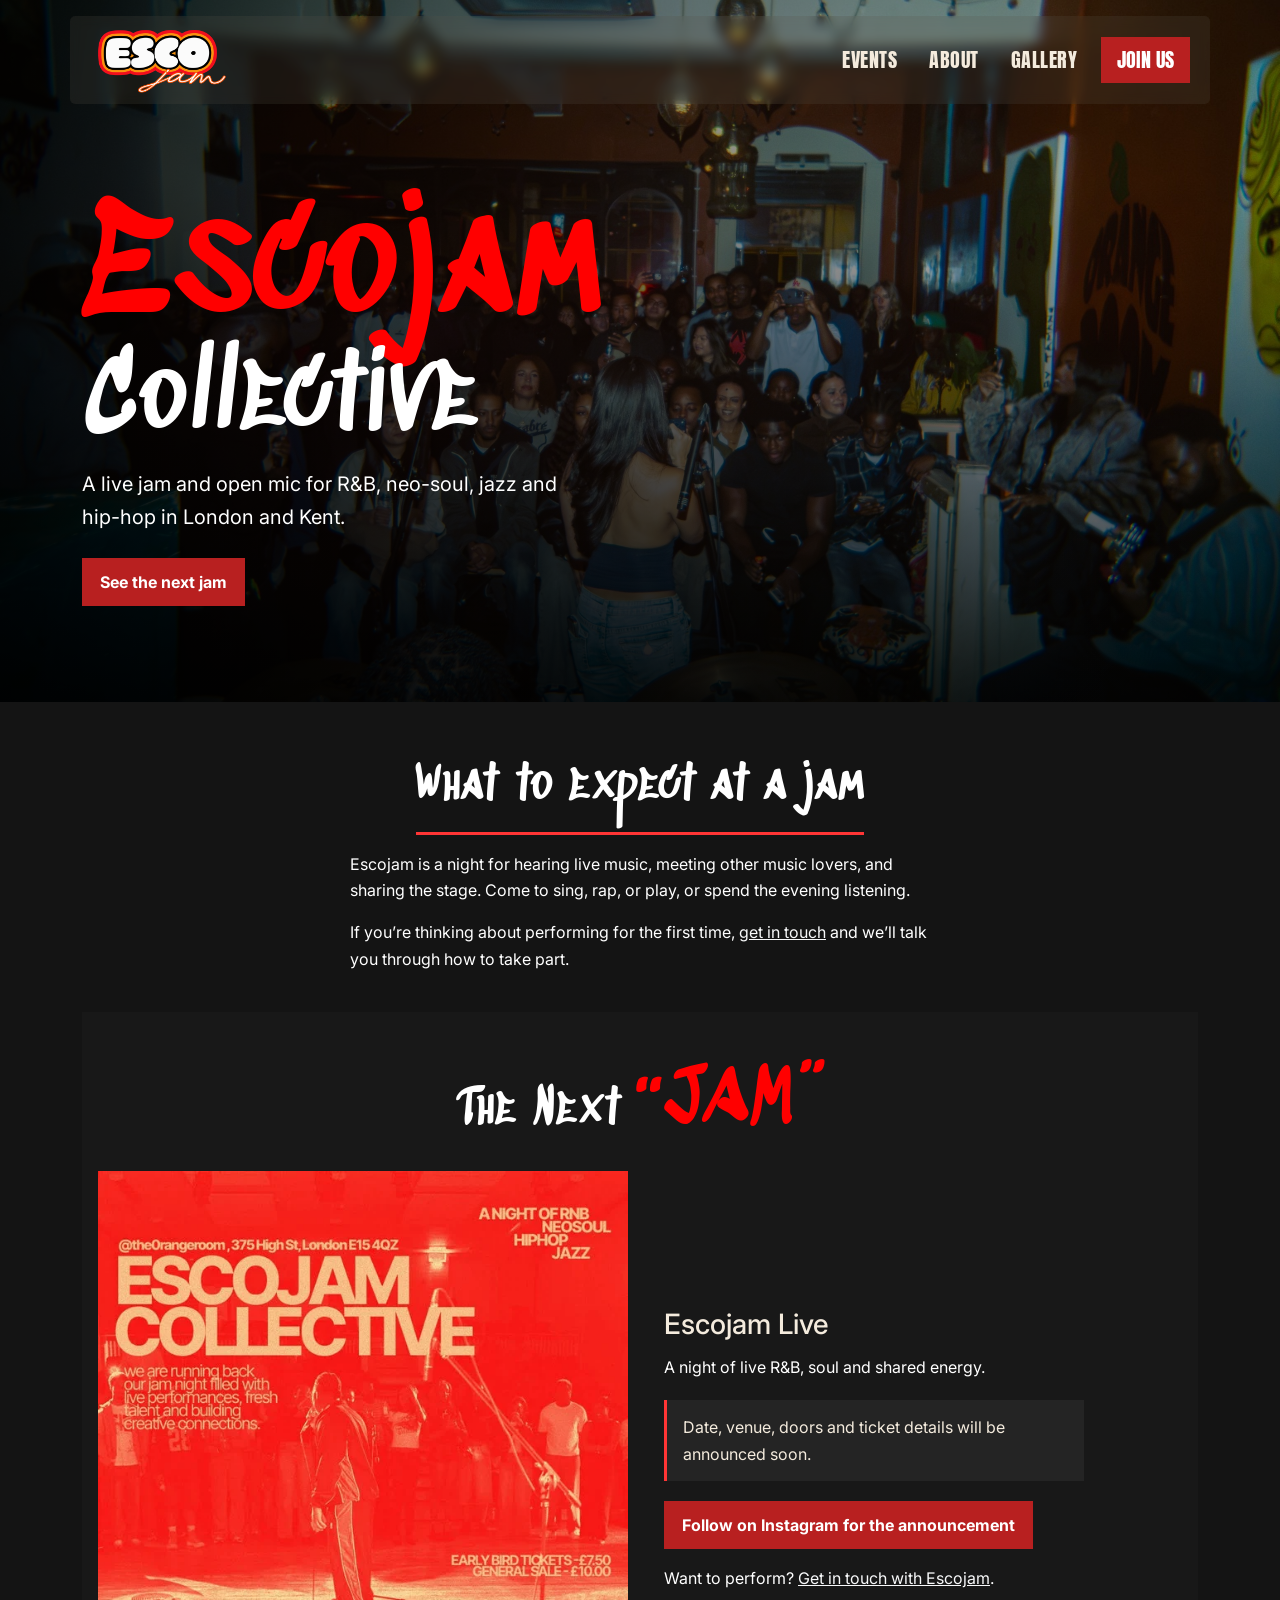
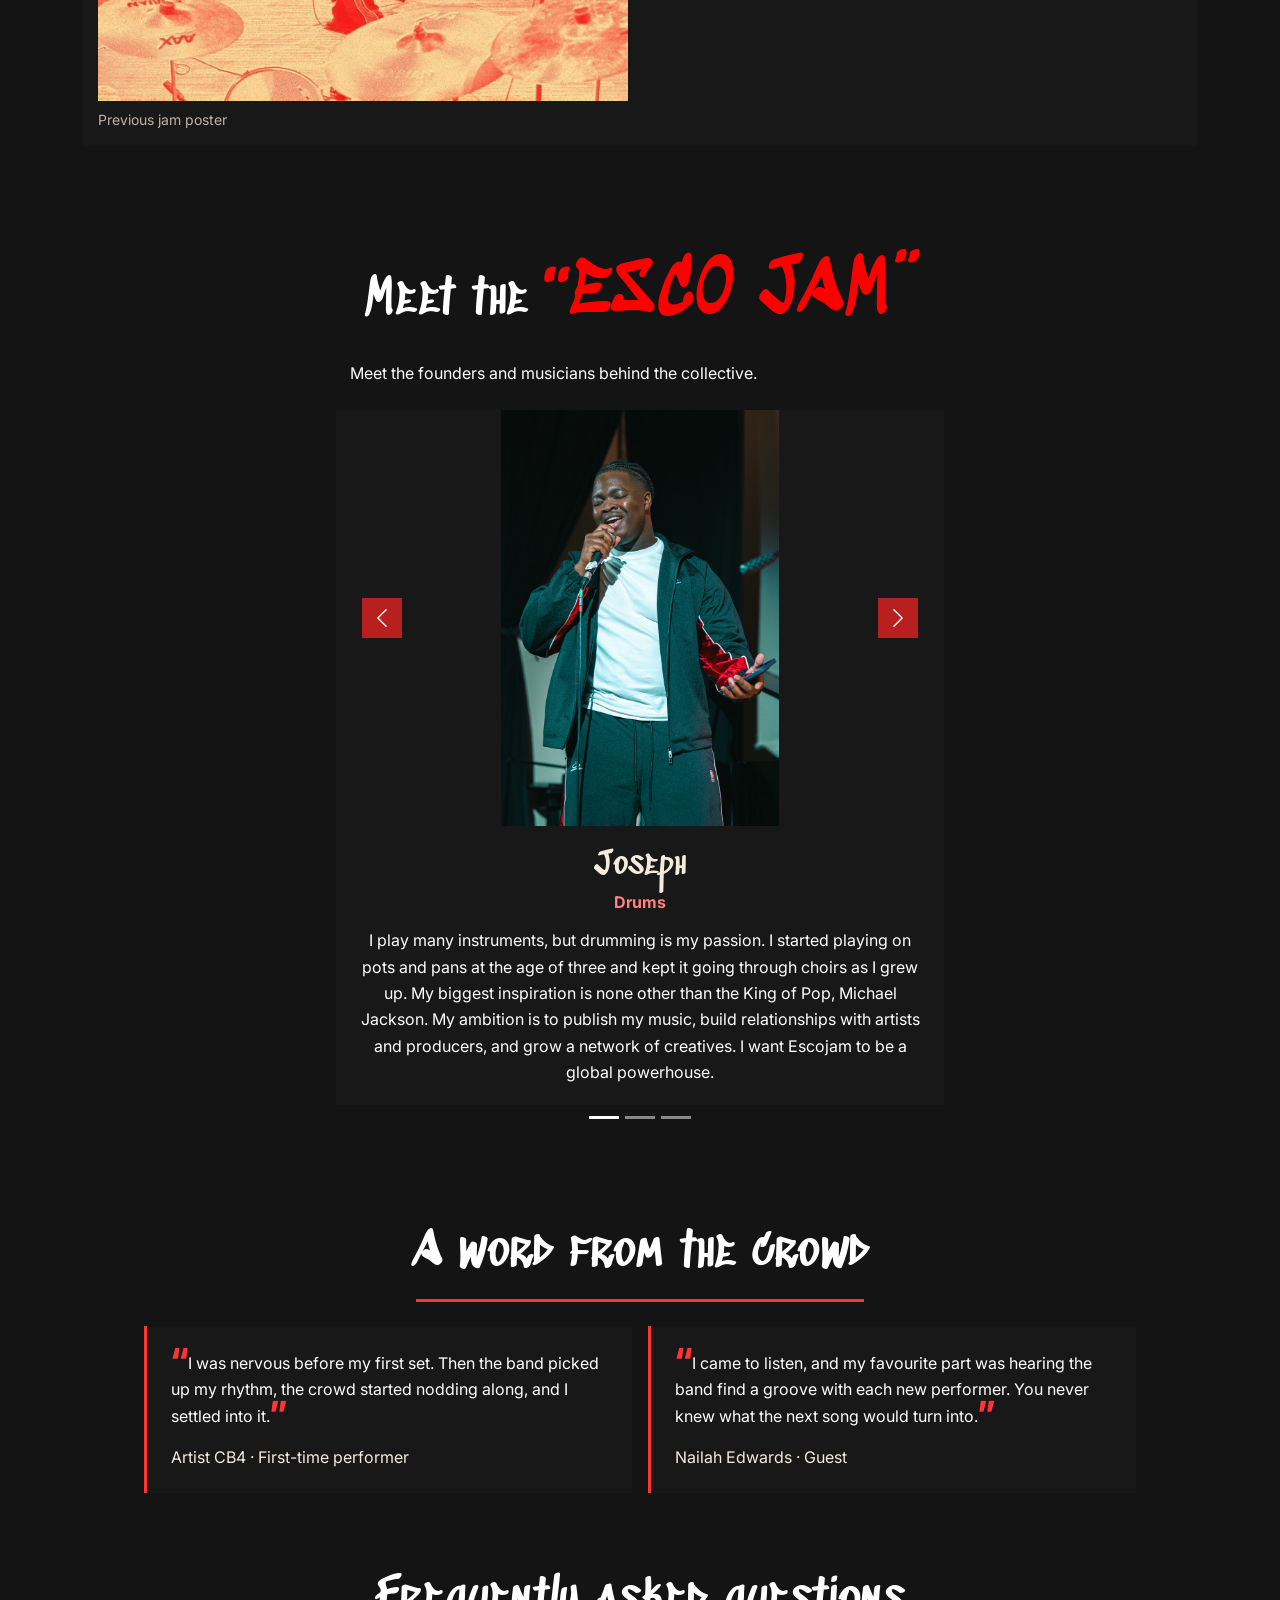
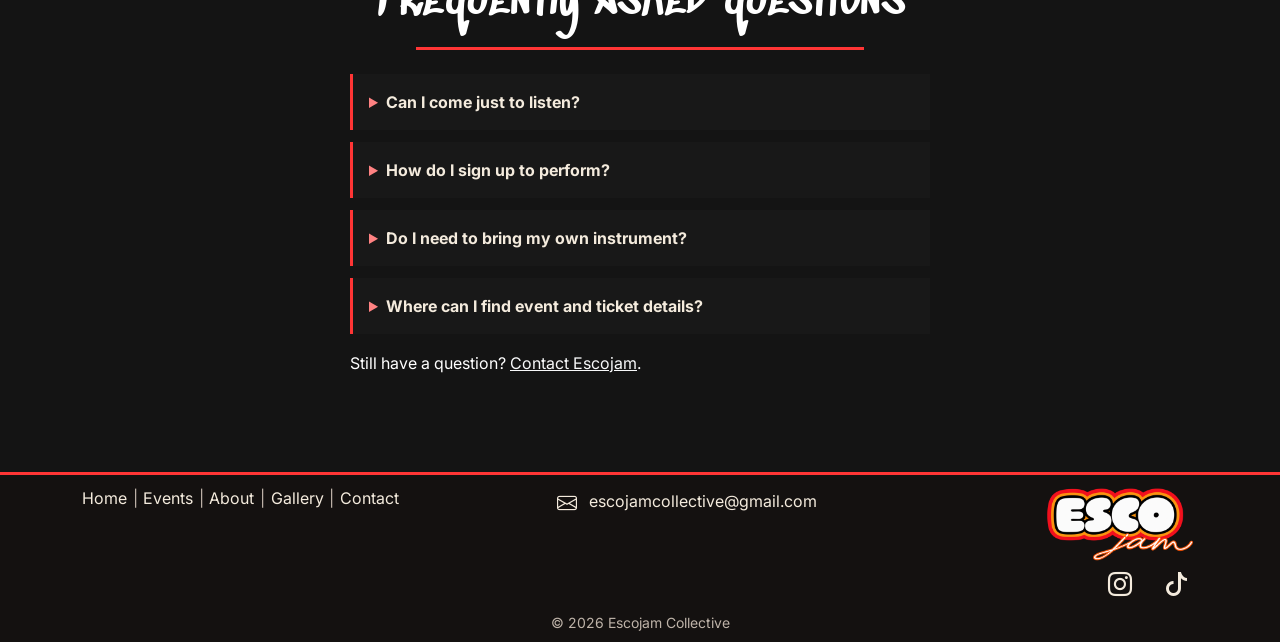
==== commit e513803b: "alter footer links formatting to reduce depth" ====
--- a/index.html
+++ b/index.html
@@ -181,13 +181,13 @@
             <div class="crowd-quotes mx-auto">
                 <figure class="crowd-quote mb-0">
                     <blockquote class="mb-3">
-                        <p class="mb-0">“I was nervous before my first set. Then the band picked up my rhythm, the crowd started nodding along, and I settled into it.”</p>
+                        <p class="mb-0"><span class="crowd-quote-mark">“</span>I was nervous before my first set. Then the band picked up my rhythm, the crowd started nodding along, and I settled into it.<span class="crowd-quote-mark">”</span></p>
                     </blockquote>
                     <figcaption>Artist CB4 · First-time performer</figcaption>
                 </figure>
                 <figure class="crowd-quote mb-0">
                     <blockquote class="mb-3">
-                        <p class="mb-0">“I came to listen, and my favourite part was hearing the band find a groove with each new performer. You never knew what the next song would turn into.”</p>
+                        <p class="mb-0"><span class="crowd-quote-mark">“</span>I came to listen, and my favourite part was hearing the band find a groove with each new performer. You never knew what the next song would turn into.<span class="crowd-quote-mark">”</span></p>
                     </blockquote>
                     <figcaption>Nailah Edwards · Guest</figcaption>
                 </figure>
@@ -221,10 +221,10 @@
     <!-- Footer -->
     <footer id="contact" class="site-footer">
         <div class="container py-2">
-            <div class="row g-4">
+            <div class="row gx-4 gy-2">
 
                 <!-- Navigation -->
-                <div class="col-12 col-md-3">
+                <div class="col-12 col-md-5">
                     <nav aria-label="Footer navigation">
                         <ul class="footer-menu">
                             <li><a href="index.html">Home</a></li>
@@ -237,7 +237,7 @@
                 </div>
 
                 <!-- Email -->
-                <div class="col-12 col-md-5">
+                <div class="col-12 col-md-4">
                     <a
                         href="mailto:escojamcollective@gmail.com"
                         class="footer-email"
@@ -248,7 +248,7 @@
                 </div>
 
                 <!-- Logo and social links -->
-                <div class="col-12 col-md-4 footer-branding">
+                <div class="col-12 col-md-3 footer-branding">
                     <a href="index.html">
                         <img
                             src="assets/images/escojamlogo.png"
--- a/assets/css/styles.css
+++ b/assets/css/styles.css
@@ -309,6 +309,14 @@
     color: #f4ebdd;
 }
 
+.crowd-quote-mark {
+    color: #ff3535;
+    font-size: 2.5em;
+    font-weight: 700;
+    line-height: 0;
+    vertical-align: -0.2em;
+}
+
 .crowd-quote figcaption {
     margin-top: auto;
 }
@@ -422,14 +430,27 @@
 
 /* Left-hand navigation */
 .footer-menu {
+    display: flex;
+    flex-wrap: wrap;
     list-style: none;
     padding: 0;
     margin: 0;
 }
 
+.footer-menu li {
+    display: flex;
+    align-items: center;
+}
+
+.footer-menu li + li::before {
+    content: "|" / "";
+    margin-inline: 0.35rem;
+    color: #beb3a8;
+}
+
 .footer-menu a {
     display: inline-block;
-    padding: 0.35rem 0;
+    padding: 0.15rem 0;
     font-size: 1rem;
     font-weight: 400;
 }
@@ -457,7 +478,7 @@
 }
 
 .footer-logo {
-    width: 180px;
+    width: 160px;
     max-width: 100%;
     height: auto;
 }
@@ -467,7 +488,6 @@
     display: flex;
     justify-content: flex-end;
     gap: 0.75rem;
-    margin-top: 0.5rem;
 }
 
 .footer-socials a {
@@ -481,7 +501,7 @@
 
 .footer-copyright {
     text-align: center;
-    margin-top: 0.75rem;
+    margin-top: 0.25rem;
     font-size: 0.875rem;
     color: #beb3a8;
 }
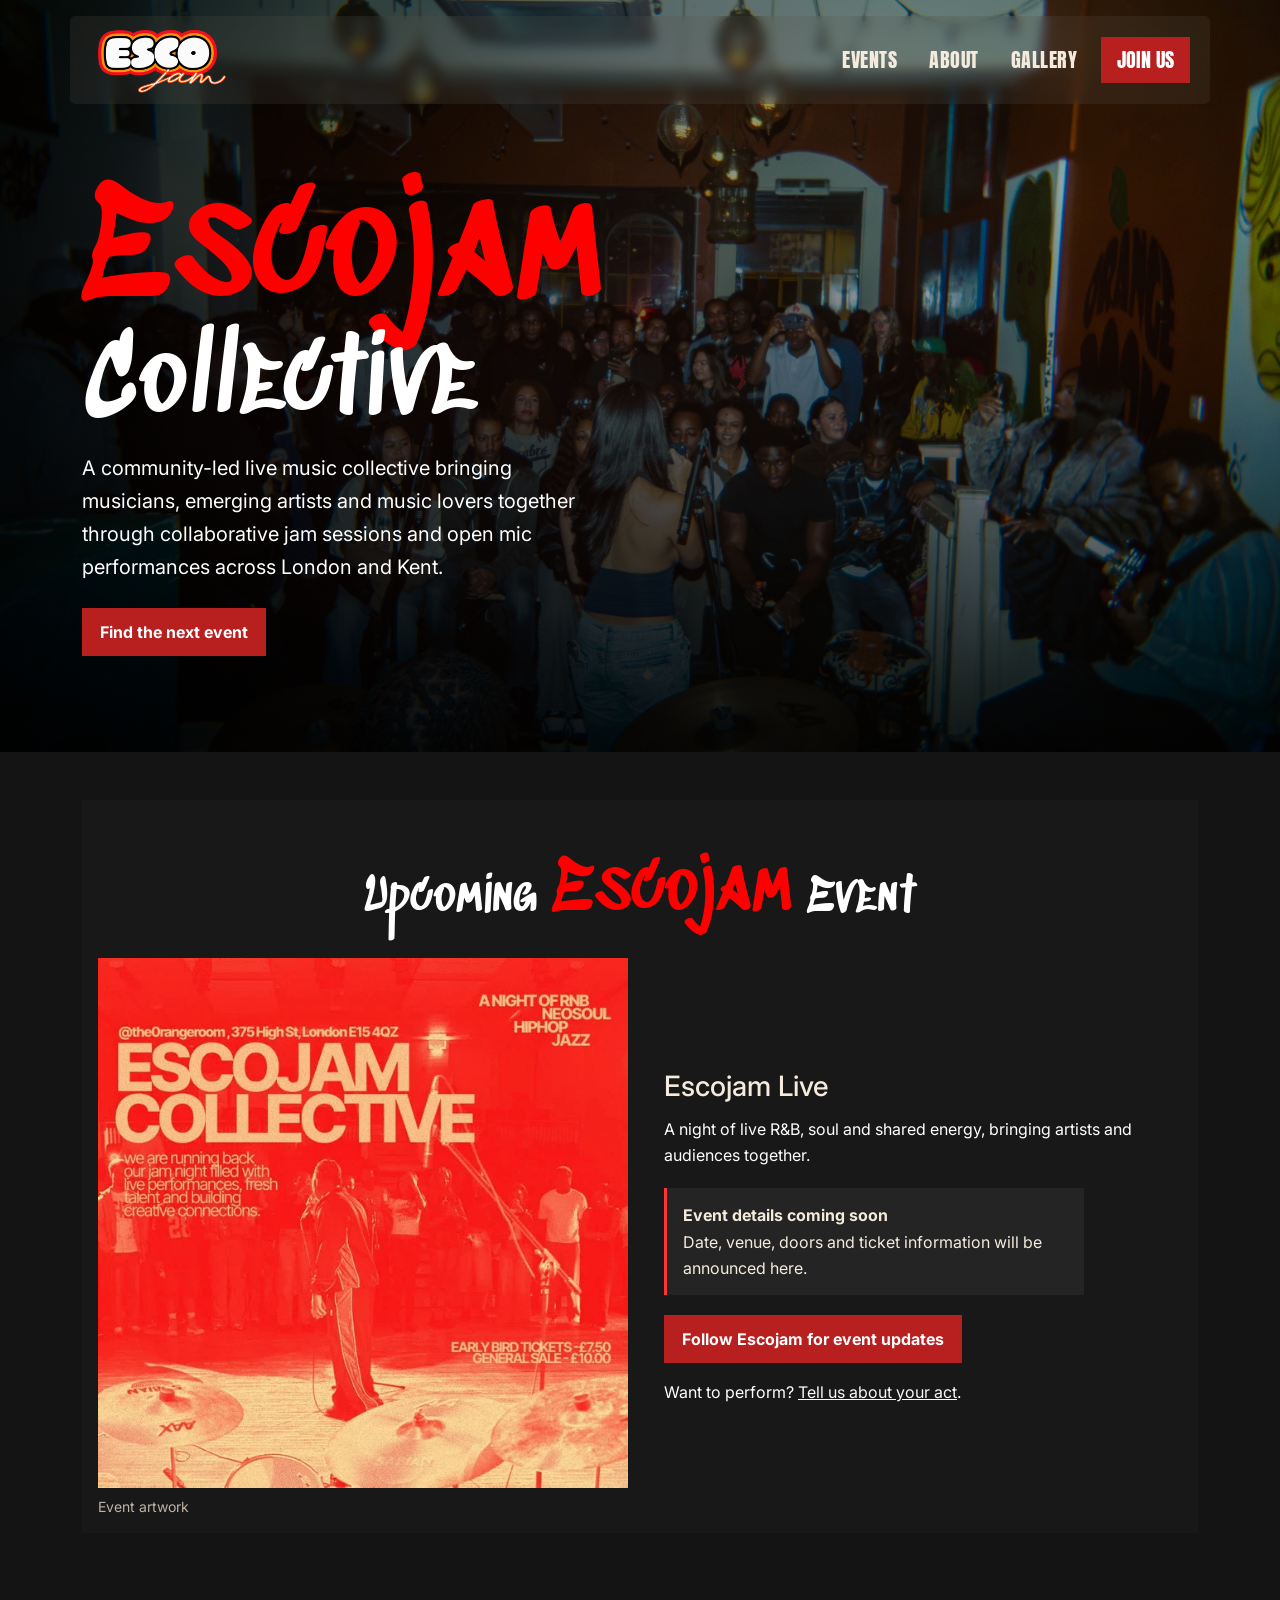
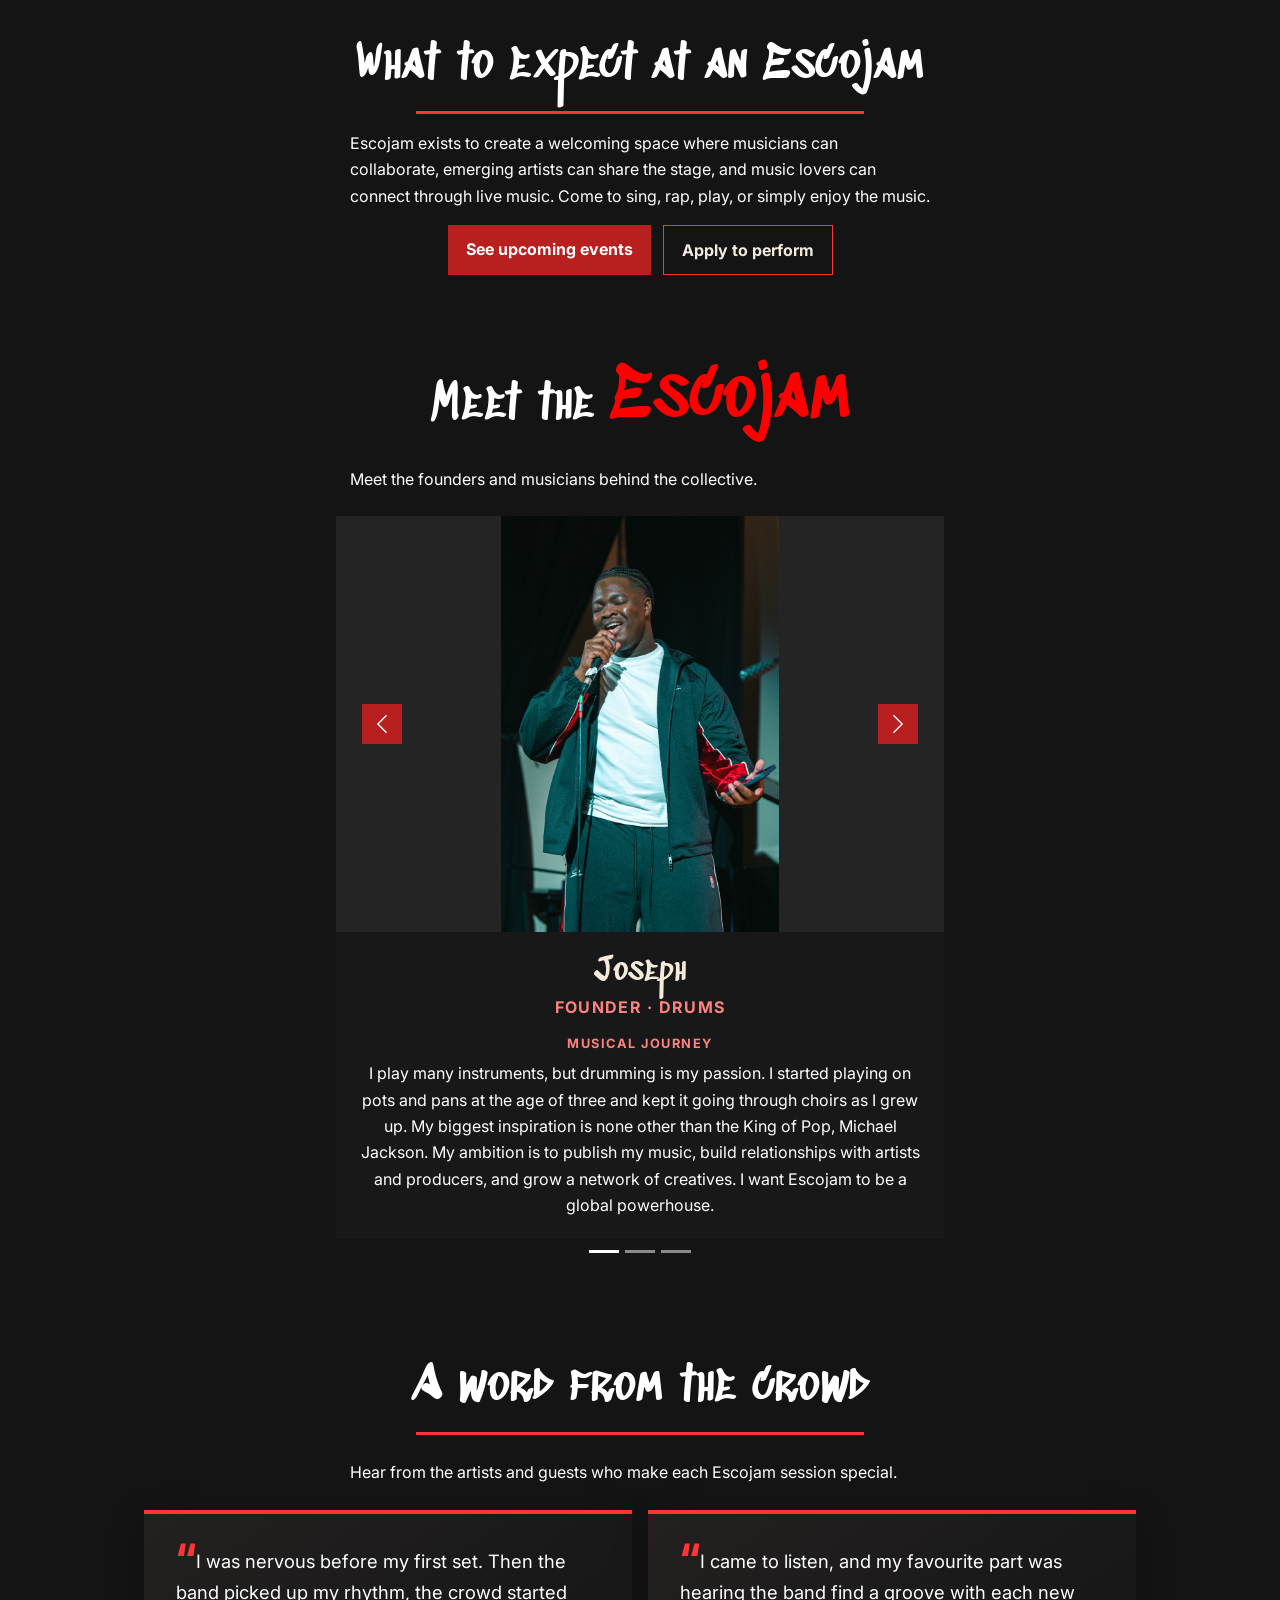
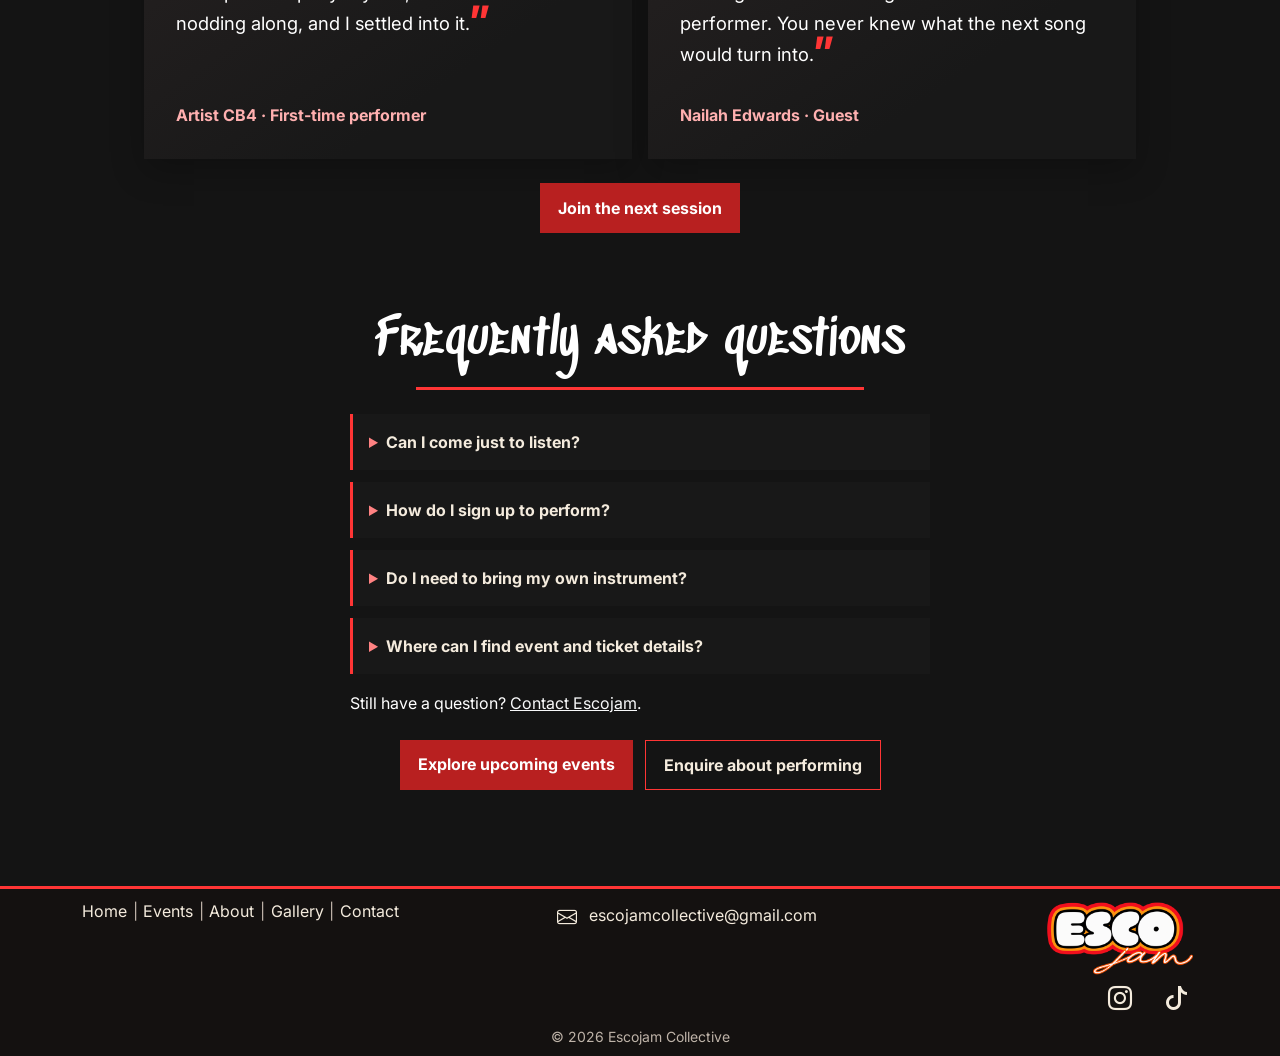
==== commit 34342701: "correct styling issues" ====
--- a/index.html
+++ b/index.html
@@ -4,30 +4,30 @@
     <meta charset="UTF-8">
     <meta name="viewport" content="width=device-width, initial-scale=1.0">
 
-    <title>Esco Jam Collective</title>
+    <title>Escojam Collective</title>
 
     <link rel="icon" type="image/svg+xml" href="assets/images/favicon.svg">
 
-    <!-- Bootstrap CSS -->
+    <!-- Bootstrap provides layout classes and component styling. -->
     <link
         href="https://cdn.jsdelivr.net/npm/bootstrap@5.3.9/dist/css/bootstrap.min.css"
         rel="stylesheet"
     >
 
-    <!-- Bootstrap Icons -->
+    <!-- Bootstrap Icons supplies the email and social media symbols. -->
     <link
         href="https://cdn.jsdelivr.net/npm/bootstrap-icons@1.11.3/font/bootstrap-icons.min.css"
         rel="stylesheet"
     >
 
-    <!-- Your CSS -->
+    <!-- This stylesheet adds Escojam-specific colours and page layouts. -->
     <link rel="stylesheet" href="assets/css/styles.css">
 </head>
 
 <body>
 
     <header>
-        <!-- Navigation -->
+        <!-- Bootstrap collapses these links into a menu on smaller screens. -->
         <nav class="navbar navbar-expand-md" data-bs-theme="dark" aria-label="Main navigation">
             <div class="container nav-panel">
 
@@ -70,27 +70,22 @@
     </header>
 
     <main>
+        <!-- The hero introduces Escojam and links visitors straight to event details. -->
         <section id="herohome" aria-labelledby="home-title">
             <div class="container hero-content">
                 <h1 id="home-title"><span class="red-text">Escojam</span> Collective</h1>
-                <p>A live jam and open mic for R&B, neo-soul, jazz and hip-hop in London and Kent.</p>
-                <a class="action-link" href="#events">See the next jam</a>
-            </div>
-        </section>
-
-        <section class="container pt-4" aria-labelledby="expect-title">
-            <h2 id="expect-title" class="section-heading heading-underline mb-3">What to expect at a jam</h2>
-            <p class="reading-copy mx-auto">Escojam is a night for hearing live music, meeting other music lovers, and sharing the stage. Come to sing, rap, or play, or spend the evening listening.</p>
-            <p class="reading-copy mx-auto">If you’re thinking about performing for the first time, <a class="link-light" href="contact.html">get in touch</a> and we’ll talk you through how to take part.</p>
-        </section>
-
-        <!-- Next Jam -->
-        <section id="events" class="py-4">
+                <p>A community-led live music collective bringing musicians, emerging artists and music lovers together through collaborative jam sessions and open mic performances across London and Kent.</p>
+                <a class="action-link" href="#events">Find the next event</a>
+            </div>
+        </section>
+
+        <!-- Keep the next event near the top so visitors can find updates quickly. -->
+        <section id="events" class="py-5" aria-labelledby="events-title">
             <div class="container">
                 <div class="jam-panel">
 
-                    <h2 class="section-heading text-center mb-4">
-                        The Next <span class="red-text">“JAM”</span>
+                    <h2 id="events-title" class="section-heading text-center mb-4">
+                        Upcoming <span class="red-text">Escojam</span> Event
                     </h2>
                     <div class="row align-items-center g-4">
 
@@ -102,17 +97,17 @@
                                 class="img-fluid jam-poster"
                                 loading="lazy"
                             >
-                            <figcaption class="poster-caption">Previous jam poster</figcaption>
+                            <figcaption class="poster-caption">Event artwork</figcaption>
                         </figure>
 
                         <!-- Event details -->
                         <div class="col-md-6 jam-details">
                             <h3>Escojam Live</h3>
 
-                            <p>A night of live R&amp;B, soul and shared energy.</p>
-                            <p class="event-status">Date, venue, doors and ticket details will be announced soon.</p>
-                            <a class="action-link" href="https://www.instagram.com/escojamcollective/">Follow on Instagram for the announcement</a>
-                            <p class="mt-3 mb-0">Want to perform? <a class="link-light" href="contact.html">Get in touch with Escojam</a>.</p>
+                            <p>A night of live R&amp;B, soul and shared energy, bringing artists and audiences together.</p>
+                            <p class="event-status"><strong>Event details coming soon</strong><br>Date, venue, doors and ticket information will be announced here.</p>
+                            <a class="action-link" href="https://www.instagram.com/escojamcollective/">Follow Escojam for event updates</a>
+                <p class="mt-3 mb-0">Want to perform? <a class="link-light" href="contact.html#perform">Tell us about your act</a>.</p>
                         </div>
 
                     </div>
@@ -120,9 +115,20 @@
             </div>
         </section>
 
+        <!-- Explain the collective's purpose and who is welcome at a session. -->
+        <section class="container pt-4" aria-labelledby="expect-title">
+            <h2 id="expect-title" class="section-heading heading-underline mb-3">What to expect at an Escojam</h2>
+            <p class="reading-copy mx-auto">Escojam exists to create a welcoming space where musicians can collaborate, emerging artists can share the stage, and music lovers can connect through live music. Come to sing, rap, play, or simply enjoy the music.</p>
+            <div class="mission-actions mx-auto">
+                <a class="action-link" href="#events">See upcoming events</a>
+                <a class="action-link action-link-secondary" href="contact.html#perform">Apply to perform</a>
+            </div>
+        </section>
+
+        <!-- Bootstrap carousel: each .carousel-item is one founder profile. -->
         <section id="about" class="container py-5" aria-labelledby="meet-title">
             <h2 id="meet-title" class="section-heading text-center mb-4">
-                Meet the <span class="red-text">“ESCO JAM”</span>
+                Meet the <span class="red-text">Escojam</span>
             </h2>
             <p class="reading-copy mx-auto mb-4">Meet the founders and musicians behind the collective.</p>
 
@@ -130,26 +136,29 @@
                  role="region" aria-label="Founders">
                 <div class="carousel-inner">
                     <article class="carousel-item active founder-card">
-                        <img src="assets/images/joesphdrums.jpg" alt="Joseph" loading="lazy">
+                        <img src="assets/images/joesphdrums.jpg" alt="Joseph, Escojam drummer" loading="lazy">
                         <div class="founder-copy">
                             <h3>Joseph</h3>
-                            <p class="founder-role">Drums</p>
+                            <p class="founder-role">Founder <span aria-hidden="true">·</span> Drums</p>
+                            <p class="founder-bio-label">Musical journey</p>
                             <p>I play many instruments, but drumming is my passion. I started playing on pots and pans at the age of three and kept it going through choirs as I grew up. My biggest inspiration is none other than the King of Pop, Michael Jackson. My ambition is to publish my music, build relationships with artists and producers, and grow a network of creatives. I want Escojam to be a global powerhouse.</p>
                         </div>
                     </article>
                     <article class="carousel-item founder-card">
-                        <img src="assets/images/joshbass.jpg" alt="Josh" loading="lazy">
+                        <img src="assets/images/joshbass.jpg" alt="Josh, Escojam bassist" loading="lazy">
                         <div class="founder-copy">
                             <h3>Josh</h3>
-                            <p class="founder-role">Bass</p>
+                            <p class="founder-role">Founder <span aria-hidden="true">·</span> Bass</p>
+                            <p class="founder-bio-label">Musical journey</p>
                             <p>I fell in love with bass after watching Sharay Reid and haven’t stopped since. I love music because it connects us, and I look forward to growing this into gigs and festivals.</p>
                         </div>
                     </article>
                     <article class="carousel-item founder-card">
-                        <img src="assets/images/tomikeys.jpg" alt="Tomi" loading="lazy">
+                        <img src="assets/images/tomikeys.jpg" alt="Tomi, Escojam keys player" loading="lazy">
                         <div class="founder-copy">
                             <h3>Tomi</h3>
-                            <p class="founder-role">Keys</p>
+                            <p class="founder-role">Founder <span aria-hidden="true">·</span> Keys</p>
+                            <p class="founder-bio-label">Musical journey</p>
                             <p>I started playing drums in church from the age of 8 and picked up the keys shortly after. My musical inspiration is Stevie Wonder. My vision for Escojam is to meet like-minded music lovers and create a community.</p>
                         </div>
                     </article>
@@ -176,8 +185,10 @@
                 </button>
             </div>
         </section>
+        <!-- Testimonials add first-hand perspectives from performers and guests. -->
         <section class="container pb-5" aria-labelledby="crowd-title">
             <h2 id="crowd-title" class="section-heading heading-underline mb-4">A word from the crowd</h2>
+            <p class="reading-copy mx-auto mb-4">Hear from the artists and guests who make each Escojam session special.</p>
             <div class="crowd-quotes mx-auto">
                 <figure class="crowd-quote mb-0">
                     <blockquote class="mb-3">
@@ -192,7 +203,9 @@
                     <figcaption>Nailah Edwards · Guest</figcaption>
                 </figure>
             </div>
-        </section>
+            <p class="text-center mt-4 mb-0"><a class="action-link" href="contact.html#perform">Join the next session</a></p>
+        </section>
+        <!-- Native details/summary elements make each FAQ open without custom JavaScript. -->
         <section class="container pb-5" aria-labelledby="faq-title">
             <h2 id="faq-title" class="section-heading heading-underline mb-4">Frequently asked questions</h2>
 
@@ -211,9 +224,13 @@
                 </details>
                 <details class="faq-item">
                     <summary>Where can I find event and ticket details?</summary>
-                    <p>Check <a class="link-light" href="#events">The Next Jam</a> for updates on the date, venue, doors and tickets.</p>
+                    <p>Check <a class="link-light" href="#events">Upcoming Escojam events</a> for updates on the date, venue, doors and tickets.</p>
                 </details>
                 <p class="mt-3 mb-0">Still have a question? <a class="link-light" href="contact.html">Contact Escojam</a>.</p>
+                <div class="home-next-steps mt-4">
+                    <a class="action-link" href="#events">Explore upcoming events</a>
+                    <a class="action-link action-link-secondary" href="contact.html#perform">Enquire about performing</a>
+                </div>
             </div>
         </section>
     </main>
@@ -224,7 +241,7 @@
             <div class="row gx-4 gy-2">
 
                 <!-- Navigation -->
-                <div class="col-12 col-md-5">
+                <div class="col-12 col-md-5 footer-navigation">
                     <nav aria-label="Footer navigation">
                         <ul class="footer-menu">
                             <li><a href="index.html">Home</a></li>
@@ -237,7 +254,7 @@
                 </div>
 
                 <!-- Email -->
-                <div class="col-12 col-md-4">
+                <div class="col-12 col-md-4 footer-email-column">
                     <a
                         href="mailto:escojamcollective@gmail.com"
                         class="footer-email"
@@ -294,4 +311,4 @@
 
     <script src="https://cdn.jsdelivr.net/npm/bootstrap@5.3.9/dist/js/bootstrap.bundle.min.js"></script>
 </body>
-</html>+</html>
--- a/assets/css/styles.css
+++ b/assets/css/styles.css
@@ -1,44 +1,65 @@
-/* Google Fonts */
+/* Download the site's display and body fonts from Google Fonts. */
 @import url('https://fonts.googleapis.com/css2?family=Inter:ital,opsz,wght@0,14..32,100..900;1,14..32,100..900&family=Sedgwick+Ave+Display&display=swap');
 @import url('https://fonts.googleapis.com/css2?family=Anton&display=swap');
+/* Shared palette: change these values here to update colours across the site. */
+:root {
+    --color-page-background: #141414;
+    --color-footer-background: #141110;
+    --color-panel-background: #181818;
+    --color-panel-raised: #242424;
+    --color-quote-highlight: #242020;
+    --color-text-primary: #f4ebdd;
+    --color-text-muted: #beb3a8;
+    --color-accent-red: #ff3535;
+    --color-accent-red-soft: #ff8282;
+    --color-button-red: #b82020;
+    --color-button-red-hover: #a31919;
+    --color-red-text: red;
+    --color-white: white;
+}
+
+/* Shared colours and type used across every page. */
 body {
-    background-color: #141414;
+    background-color: var(--color-page-background);
     font-family: 'Inter', sans-serif;
 }
 
 h1,
 .section-heading {
     font-family: 'Sedgwick Ave Display', cursive;
-    color: white;
+    color: var(--color-white);
     text-align: center;
     font-size: 3rem;
     margin-top: 2rem;
 }
 
+/* Draw the red line under section headings without adding extra HTML. */
 .heading-underline::after {
     content: "";
     display: block;
     width: 28rem;
     max-width: 100%;
     margin: 1rem auto 0;
-    border-bottom: 3px solid #ff3535;
+    border-bottom: 3px solid var(--color-accent-red);
 }
 
 p {
-    color: white;
+    color: var(--color-white);
     line-height: 1.65;
 }
 
+/* Keep long paragraphs to a comfortable reading width. */
 .reading-copy {
     max-width: 58ch;
 }
 
 .red-text,
 #red-text {
-    color: red;
+    color: var(--color-red-text);
     font-size: 1.5em;
 }
 
+/* Place the navigation over the top of each page's hero image. */
 header {
     position: absolute;
     top: 0;
@@ -47,6 +68,7 @@
     z-index: 10;
 }
 
+/* Home hero: layered dark gradients keep the text readable over the photo. */
 #herohome {
     display: grid;
     align-items: end;
@@ -71,6 +93,7 @@
     font-size: 1.25rem;
 }
 
+/* Reduce the home hero type and spacing on tablet-sized screens. */
 @media (max-width: 991.98px) {
     #herohome {
         padding-bottom: 4rem;
@@ -81,6 +104,7 @@
     }
 }
 
+/* Make the home hero fit smaller phone screens. */
 @media (max-width: 575.98px) {
     #herohome {
         padding-bottom: 3rem;
@@ -95,51 +119,60 @@
     }
 }
 
+/* Shared red button style used for the main actions. */
 .action-link {
     display: inline-block;
     padding: 0.75rem 1.125rem;
-    background-color: #b82020;
-    color: white;
+    background-color: var(--color-button-red);
+    color: var(--color-white);
     font-weight: 700;
     text-decoration: none;
 }
 
 .action-link:hover {
-    background-color: #a31919;
-    color: white;
+    background-color: var(--color-button-red-hover);
+    color: var(--color-white);
+}
+
+.action-link-secondary {
+    border: 1px solid var(--color-accent-red);
+    background: transparent;
+    color: var(--color-text-primary);
+}
+
+.action-link-secondary:hover {
+    background: var(--color-panel-raised);
+    color: var(--color-white);
 }
 
 .action-link:focus-visible {
-    outline: 2px solid white;
+    outline: 2px solid var(--color-white);
     outline-offset: 4px;
 }
 
+/* Keep the Gallery and Contact hero photos the same height. */
+#herogallery,
+#herocontact {
+    height: 60vh;
+    min-height: 14rem;
+    max-height: 24rem;
+}
+
 #herogallery {
-    min-height: 70vh;
     background-image: url("../images/guitar.jpg");
     background-size: cover;
     background-position: center;
     background-repeat: no-repeat;
 }
 
-#heroabout {
-    min-height: 70vh;
-    background-image: url("../images/heroabout.jpg");
-    background-size: cover;
-    background-position: center;
-    background-repeat: no-repeat;
-}
-
 #herocontact {
-    height: 60vh;
-    min-height: 14rem;
-    max-height: 24rem;
     background-image: url("../images/herocontact.jpg");
     background-size: cover;
     background-position: center;
     background-repeat: no-repeat;
 }
 
+/* Navigation appearance and the translucent panel behind its links. */
 .navbar {
     padding: 1rem;
 }
@@ -152,6 +185,7 @@
     padding: 0.25rem 1.25rem;
 }
 
+/* Add room around links when Bootstrap collapses the menu on phones. */
 @media (max-width: 767.98px) {
     .navbar .navbar-nav {
         padding-block: 0.5rem;
@@ -169,12 +203,12 @@
     font-weight: 400;
     text-transform: uppercase;
     letter-spacing: 0.5px;
-    color: #f4ebdd;
+    color: var(--color-text-primary);
     transition: color 0.2s ease;
 }
 
 .navbar .nav-link:hover {
-    color: #ff3535;
+    color: var(--color-accent-red);
 }
 
 .navbar .nav-join {
@@ -185,12 +219,13 @@
     text-transform: uppercase;
 }
 
+/* Upcoming event panel and the message showing when details are pending. */
 #events {
     padding-inline: 1rem;
-    color: #f4ebdd;
+    color: var(--color-text-primary);
 }
 .jam-panel {
-    background-color: #181818;
+    background-color: var(--color-panel-background);
     padding: 1rem;
 }
 
@@ -201,7 +236,7 @@
 
 .poster-caption {
     margin-top: 0.5rem;
-    color: #beb3a8;
+    color: var(--color-text-muted);
     font-size: 0.875rem;
 }
 
@@ -217,11 +252,12 @@
     max-width: 42ch;
     margin-block: 1.25rem;
     padding: 0.875rem 1rem;
-    border-left: 3px solid #ff3535;
-    background: #242424;
-    color: #f4ebdd;
-}
-
+    border-left: 3px solid var(--color-accent-red);
+    background: var(--color-panel-raised);
+    color: var(--color-text-primary);
+}
+
+/* Founder carousel: Bootstrap handles sliding; these rules style its frame and controls. */
 .founder-carousel {
     max-width: 38rem;
     padding-bottom: 2.5rem;
@@ -237,26 +273,29 @@
 .founder-carousel .carousel-control-next-icon {
     width: 2.5rem;
     height: 2.5rem;
-    background-color: #b82020;
+    background-color: var(--color-button-red);
     background-size: 55%;
 }
 
 .founder-carousel button:focus-visible {
-    outline: 2px solid white;
+    outline: 2px solid var(--color-white);
     outline-offset: -2px;
 }
 
 .founder-card {
     overflow: hidden;
-    background: #181818;
-    color: #f4ebdd;
-}
-
+    background: var(--color-panel-background);
+    color: var(--color-text-primary);
+}
+
+/* Contain portraits so the full photo stays visible without cropping. */
 .founder-card img {
     display: block;
     width: 100%;
     height: 26rem;
     object-fit: contain;
+    object-position: center;
+    background: var(--color-panel-raised);
 }
 
 .founder-copy {
@@ -276,10 +315,31 @@
 
 .founder-role {
     margin-bottom: 0.75rem;
-    color: #ff8282;
+    color: var(--color-accent-red-soft);
     font-weight: 700;
-}
-
+    text-transform: uppercase;
+    letter-spacing: 0.08em;
+}
+
+.founder-bio-label {
+    margin-bottom: 0.4rem;
+    color: var(--color-accent-red-soft);
+    font-size: 0.8rem;
+    font-weight: 700;
+    letter-spacing: 0.12em;
+    text-transform: uppercase;
+}
+
+.mission-actions,
+.home-next-steps {
+    display: flex;
+    flex-wrap: wrap;
+    justify-content: center;
+    gap: 0.75rem;
+    max-width: 58ch;
+}
+
+/* Shorter founder photos and controls on phones. */
 @media (max-width: 767.98px) {
     .founder-card img,
     .founder-carousel .carousel-control-prev,
@@ -288,6 +348,7 @@
     }
 }
 
+/* Show testimonial cards in one column on phones and two on wider screens. */
 .crowd-quotes {
     display: grid;
     gap: 1rem;
@@ -303,14 +364,21 @@
 .crowd-quote {
     display: flex;
     flex-direction: column;
-    padding: 1.5rem;
-    border-left: 3px solid #ff3535;
-    background-color: #181818;
-    color: #f4ebdd;
+    min-height: 100%;
+    padding: 2rem;
+    border-top: 4px solid var(--color-accent-red);
+    background: linear-gradient(145deg, var(--color-quote-highlight), var(--color-panel-background) 65%);
+    color: var(--color-text-primary);
+    box-shadow: 0 0.75rem 2rem rgb(0 0 0 / 24%);
+}
+
+.crowd-quote blockquote p {
+    font-size: 1.15rem;
+    line-height: 1.7;
 }
 
 .crowd-quote-mark {
-    color: #ff3535;
+    color: var(--color-accent-red);
     font-size: 2.5em;
     font-weight: 700;
     line-height: 0;
@@ -319,13 +387,34 @@
 
 .crowd-quote figcaption {
     margin-top: auto;
-}
-
+    padding-top: 1rem;
+    color: #ffb0b0;
+    font-weight: 700;
+}
+
+@media (max-width: 575.98px) {
+    .mission-actions,
+    .home-next-steps {
+        align-items: stretch;
+        flex-direction: column;
+    }
+
+    .mission-actions .action-link,
+    .home-next-steps .action-link {
+        text-align: center;
+    }
+
+    .crowd-quote {
+        padding: 1.5rem;
+    }
+}
+
+/* Native FAQ disclosures; the browser opens and closes each answer. */
 .faq-item {
     margin-bottom: 0.75rem;
-    border-left: 3px solid #ff3535;
-    background-color: #181818;
-    color: #f4ebdd;
+    border-left: 3px solid var(--color-accent-red);
+    background-color: var(--color-panel-background);
+    color: var(--color-text-primary);
 }
 
 .faq-item summary {
@@ -335,11 +424,11 @@
 }
 
 .faq-item summary::marker {
-    color: #ff8282;
+    color: var(--color-accent-red-soft);
 }
 
 .faq-item summary:focus-visible {
-    outline: 2px solid white;
+    outline: 2px solid var(--color-white);
     outline-offset: -2px;
 }
 
@@ -348,11 +437,11 @@
     padding: 0 1rem 1rem;
 }
 
-/*gallery styles*/
+/* Gallery photos flow into columns; media queries reduce columns as space narrows. */
 
 .gallery-page {
     padding-top: 30px;
-    color: #f4ebdd;
+    color: var(--color-text-primary);
 }
 
 .gallery-page p {
@@ -387,11 +476,12 @@
         columns: 1;
     }
 }
+/* Form panel and focus outline help users see which field they are filling in. */
 .performer-form {
     padding: 1.25rem;
-    border-left: 3px solid #ff3535;
-    background-color: #181818;
-    color: #f4ebdd;
+    border-left: 3px solid var(--color-accent-red);
+    background-color: var(--color-panel-background);
+    color: var(--color-text-primary);
 }
 
 .performer-form .form-control,
@@ -401,7 +491,7 @@
 
 .performer-form .form-control:focus,
 .performer-form .form-select:focus {
-    border-color: #ff3535;
+    border-color: var(--color-accent-red);
     box-shadow: 0 0 0 0.2rem rgba(255, 53, 53, 0.3);
 }
 
@@ -409,23 +499,23 @@
     overflow-wrap: anywhere;
 }
 
-/*footer styles */
+/* Footer background, shared link colours, and navigation layout. */
 
 .site-footer {
-    background-color: #141110;
-    color: #f4ebdd;
-    border-top: 3px solid #ff3535;
+    background-color: var(--color-footer-background);
+    color: var(--color-text-primary);
+    border-top: 3px solid var(--color-accent-red);
     margin-top: 3rem;
 }
 
 .site-footer a {
-    color: #f4ebdd;
+    color: var(--color-text-primary);
     text-decoration: none;
     transition: color 0.2s ease;
 }
 
 .site-footer a:hover {
-    color: #ff3535;
+    color: var(--color-accent-red);
 }
 
 /* Left-hand navigation */
@@ -445,7 +535,7 @@
 .footer-menu li + li::before {
     content: "|" / "";
     margin-inline: 0.35rem;
-    color: #beb3a8;
+    color: var(--color-text-muted);
 }
 
 .footer-menu a {
@@ -503,19 +593,44 @@
     text-align: center;
     margin-top: 0.25rem;
     font-size: 0.875rem;
-    color: #beb3a8;
-}
-
-/* Stack and align left on smaller screens */
+    color: var(--color-text-muted);
+}
+
+/* On phones, CSS order puts the logo/socials above the navigation and email. */
 @media (max-width: 767.98px) {
     .footer-branding {
+        order: 1;
         text-align: left;
     }
 
     .footer-socials {
         justify-content: flex-start;
     }
-}
+
+    .footer-navigation {
+        order: 2;
+    }
+
+    .footer-email-column {
+        order: 3;
+    }
+}
+
+/* Restore the desktop order: navigation, email, then logo/social links. */
+@media (min-width: 768px) {
+    .footer-navigation {
+        order: 1;
+    }
+
+    .footer-email-column {
+        order: 2;
+    }
+
+    .footer-branding {
+        order: 3;
+    }
+}
+/* Add space for the sticky desktop navigation when jumping to page sections. */
 @media (min-width: 992px) {
     html {
         scroll-padding-top: 7rem;
